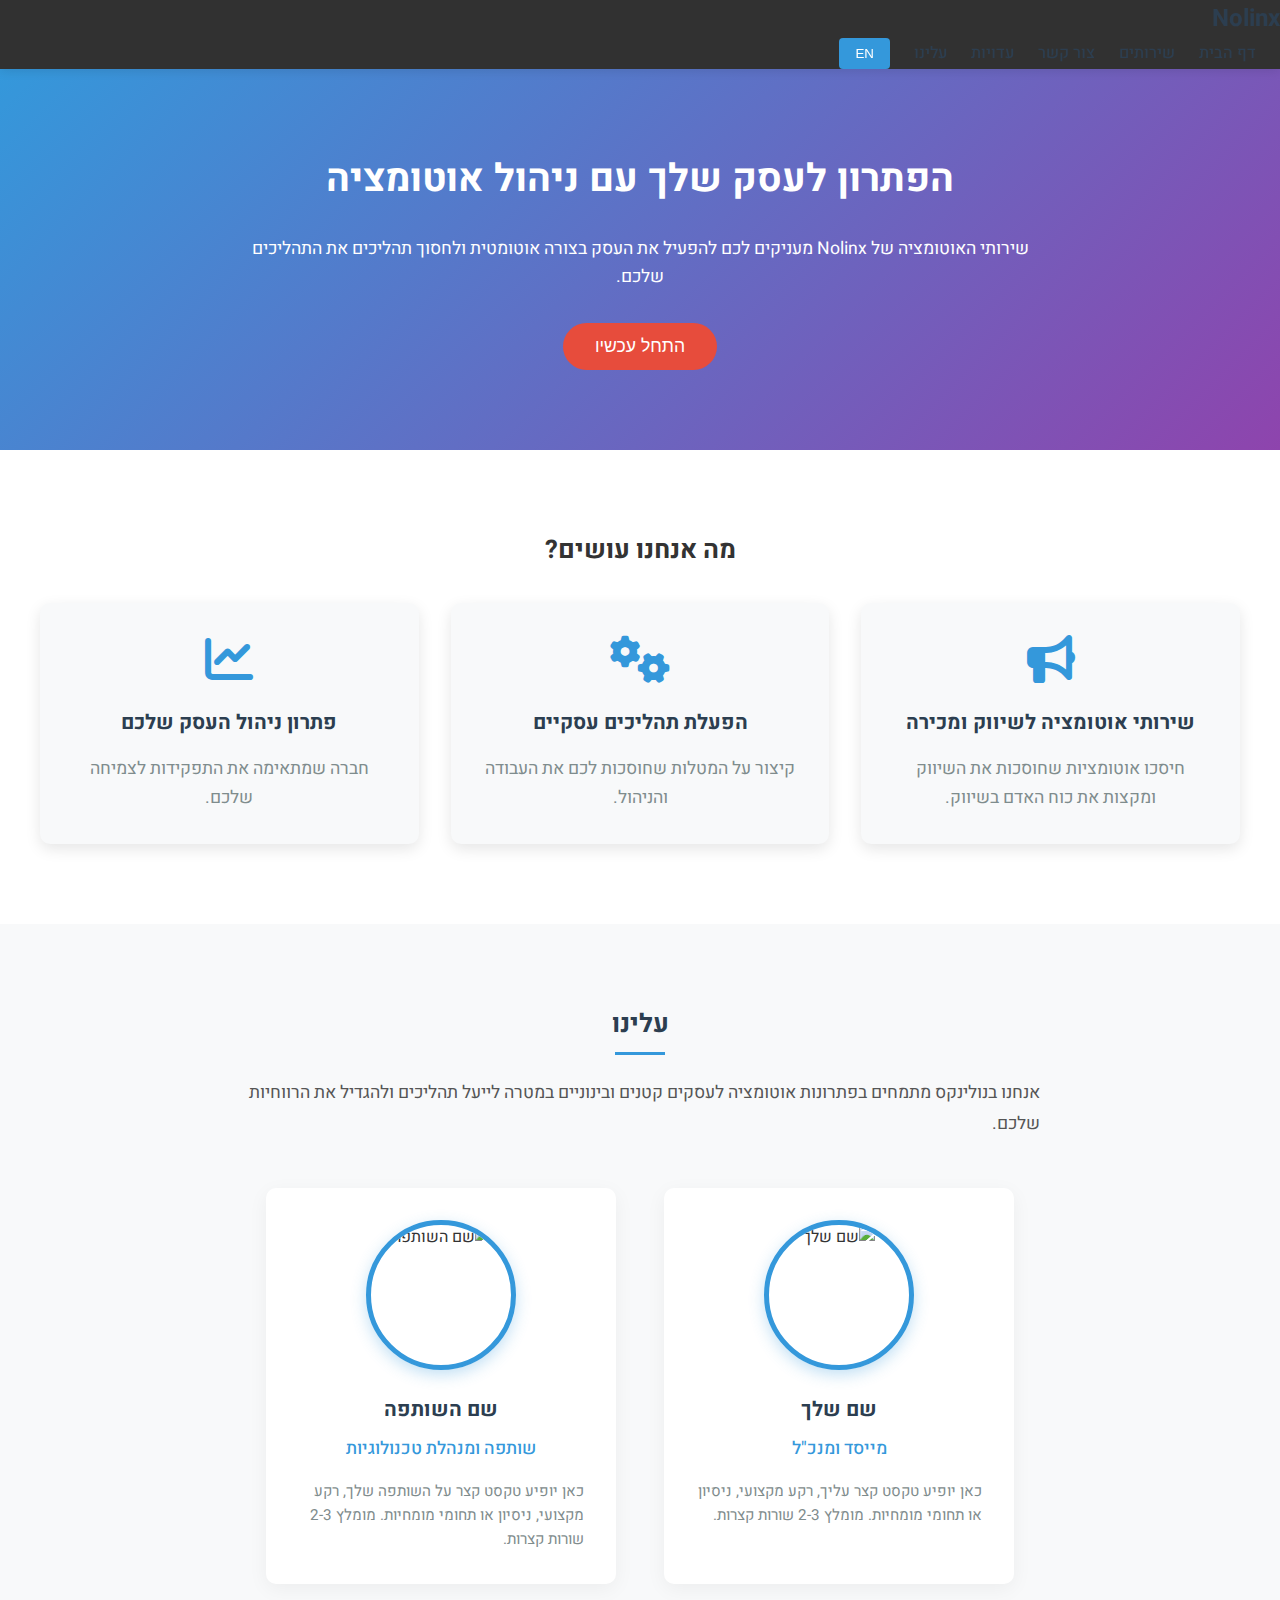
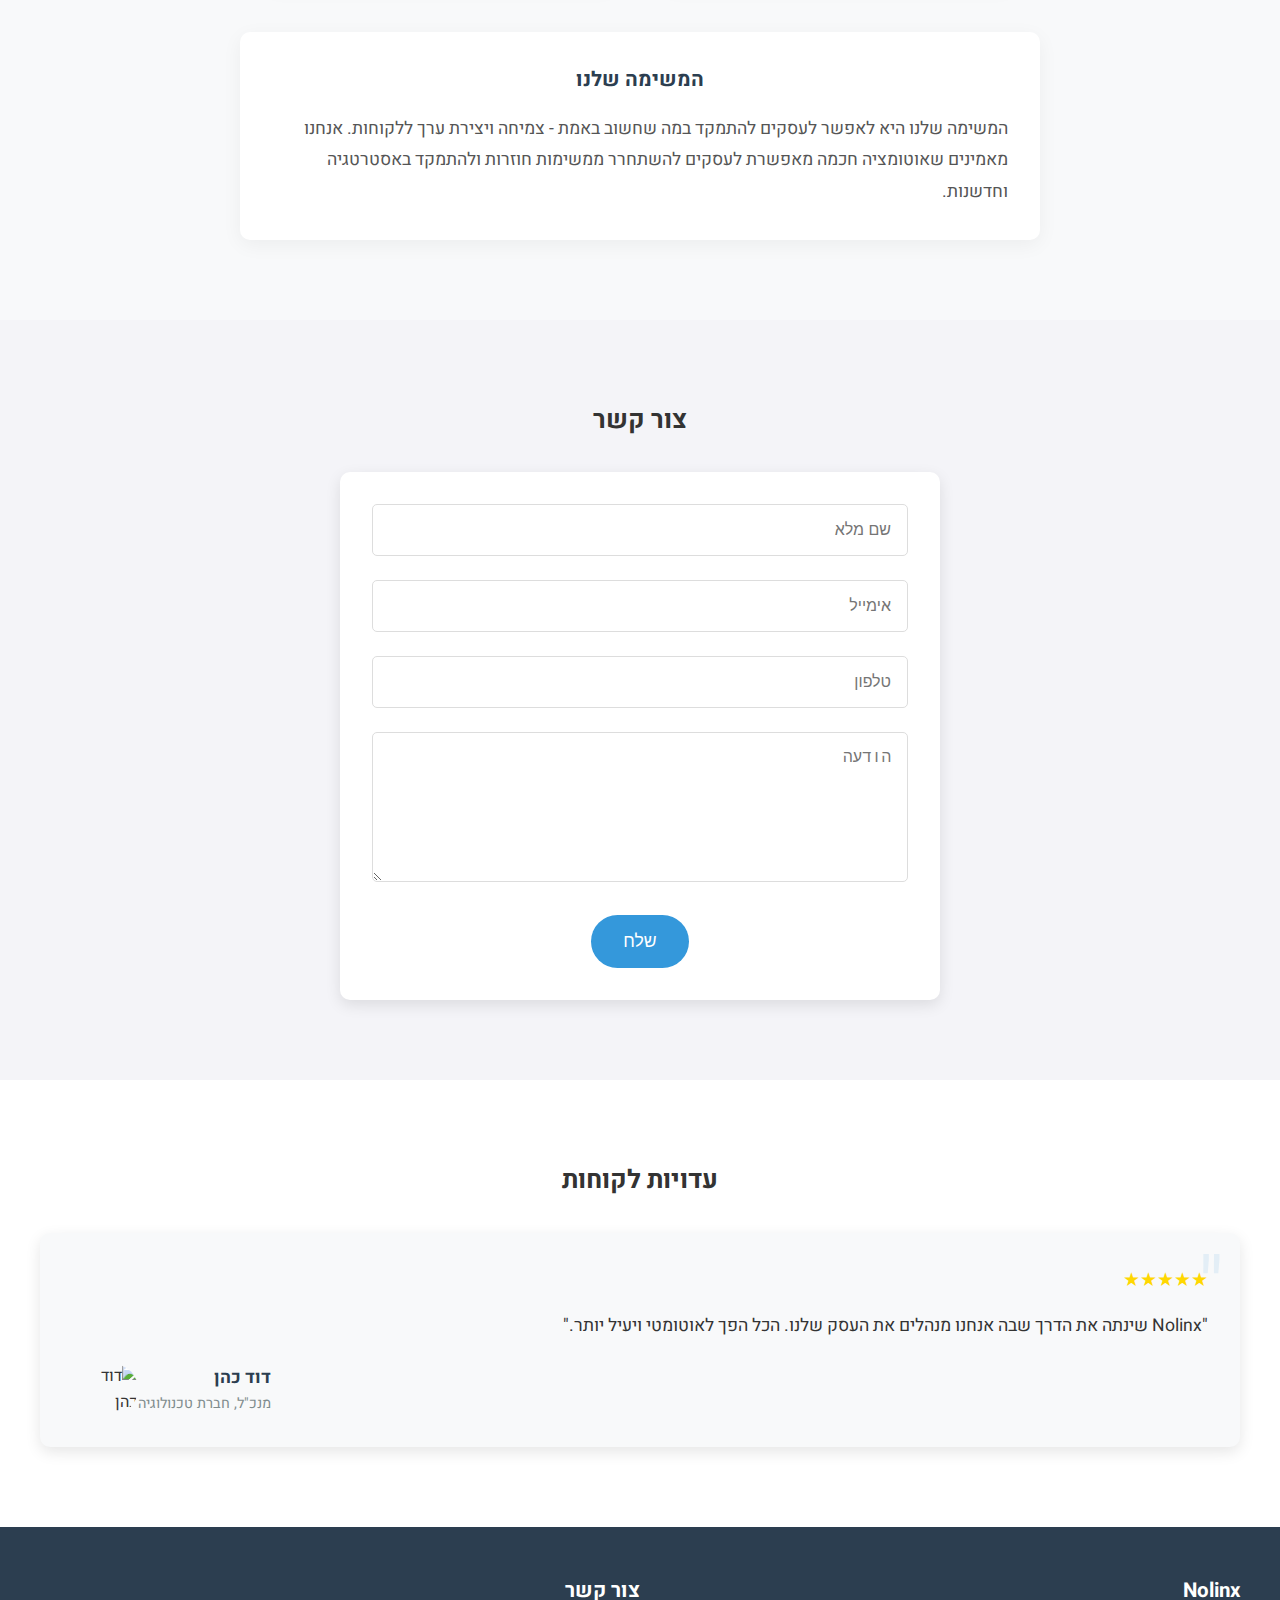
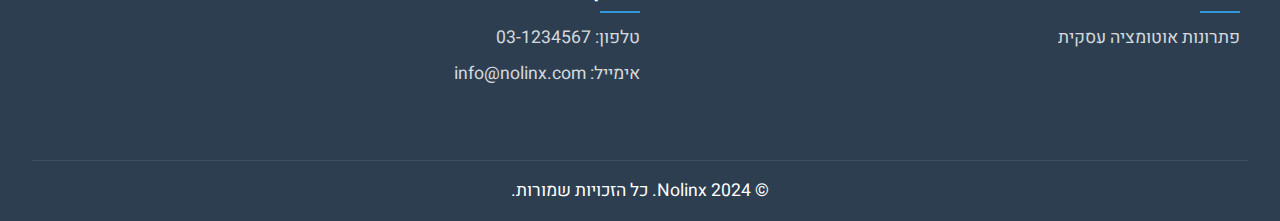
==== index.html @ 60d26faa "Add files via upload" ====
<!DOCTYPE html>
<html lang="he" dir="rtl">
<head>
    <meta charset="UTF-8">
    <meta name="viewport" content="width=device-width, initial-scale=1.0, maximum-scale=5.0">
    <meta name="description" content="Nolinx - פתרונות אוטומציה עסקית המסייעים לעסקים לחסוך זמן ולייעל תהליכים">
    <meta name="theme-color" content="#3498db">
    <meta name="apple-mobile-web-app-capable" content="yes">
    <meta name="apple-mobile-web-app-status-bar-style" content="black-translucent">
    
    <!-- Preconnect and preload לשיפור ביצועים -->
    <link rel="preconnect" href="https://fonts.googleapis.com">
    <link rel="preconnect" href="https://fonts.gstatic.com" crossorigin>
    <link rel="preconnect" href="https://cdnjs.cloudflare.com">
    
    <!-- Preload של משאבים קריטיים -->
    <link rel="preload" href="styles.css" as="style">
    <link rel="preload" href="script.js" as="script">
    
    <title>Nolinx - פתרונות אוטומציה </title>
    <link rel="stylesheet" href="styles.css">
    <link href="https://fonts.googleapis.com/css2?family=Heebo:wght@400;600;700&family=Roboto:wght@400;500;700&display=swap" rel="stylesheet">
    <link rel="stylesheet" href="https://cdnjs.cloudflare.com/ajax/libs/font-awesome/6.0.0/css/all.min.css">
    
    <!-- Favicon לכל סוגי המכשירים -->
    <link rel="icon" href="favicon.ico" sizes="any">
    <link rel="icon" href="favicon.svg" type="image/svg+xml">
    <link rel="apple-touch-icon" href="apple-touch-icon.png">
</head>
<body>
    <header>
        <nav>
            <div class="logo">Nolinx</div>
            <div class="hamburger-menu">
                <div class="bar"></div>
                <div class="bar"></div>
                <div class="bar"></div>
            </div>
            <div class="nav-links">
                <a href="#home">דף הבית</a>
                <a href="#services">שירותים</a>
                <a href="#contact">צור קשר</a>
                <a href="#testimonials">עדויות</a>
                <a href="#about">עלינו</a>
                <button id="languageToggle" class="lang-toggle">EN</button>
            </div>
        </nav>
    </header>

    <main>
        <section id="home" class="hero">
            <h1>הפתרון לעסק שלך עם ניהול אוטומציה</h1>
            <p>שירותי האוטומציה של Nolinx מעניקים לכם להפעיל את העסק בצורה אוטומטית ולחסוך תהליכים את התהליכים שלכם.</p>
            <button class="cta-button" id="startNowBtn">התחל עכשיו</button>
        </section>

        <section id="services" class="services">
            <h2>מה אנחנו עושים?</h2>
            <div class="services-grid">
                <div class="service-card">
                    <i class="fas fa-bullhorn"></i>
                    <h3>שירותי אוטומציה לשיווק ומכירה</h3>
                    <p>חיסכו אוטומציות שחוסכות את השיווק ומקצות את כוח האדם בשיווק.</p>
                </div>
                <div class="service-card">
                    <i class="fas fa-cogs"></i>
                    <h3>הפעלת תהליכים עסקיים</h3>
                    <p>קיצור על המטלות שחוסכות לכם את העבודה והניהול.</p>
                </div>
                <div class="service-card">
                    <i class="fas fa-chart-line"></i>
                    <h3>פתרון ניהול העסק שלכם</h3>
                    <p>חברה שמתאימה את התפקידות לצמיחה שלכם.</p>
                </div>
            </div>
        </section>

        <!-- About Section with Team Profiles -->
        <section id="about" class="about">
            <div class="container">
                <h2>עלינו</h2>
                <div class="about-content">
                    <p class="about-intro">אנחנו בנולינקס מתמחים בפתרונות אוטומציה לעסקים קטנים ובינוניים במטרה לייעל תהליכים ולהגדיל את הרווחיות שלכם.</p>
                    
                    <div class="team-container">
                        <div class="team-member">
                            <div class="profile-image">
                                <img src="images/profile1-small.jpg" 
                                     srcset="images/profile1-small.jpg 300w,
                                             images/profile1.jpg 600w"
                                     sizes="(max-width: 768px) 120px, 150px"
                                     alt="שם שלך">
                            </div>
                            <h3>שם שלך</h3>
                            <p class="position">מייסד ומנכ"ל</p>
                            <p class="bio">כאן יופיע טקסט קצר עליך, רקע מקצועי, ניסיון או תחומי מומחיות. מומלץ 2-3 שורות קצרות.</p>
                        </div>
                        
                        <div class="team-member">
                            <div class="profile-image">
                                <img src="images/profile2-small.jpg" 
                                     srcset="images/profile2-small.jpg 300w,
                                             images/profile2.jpg 600w"
                                     sizes="(max-width: 768px) 120px, 150px"
                                     alt="שם השותפה">
                            </div>
                            <h3>שם השותפה</h3>
                            <p class="position">שותפה ומנהלת טכנולוגיות</p>
                            <p class="bio">כאן יופיע טקסט קצר על השותפה שלך, רקע מקצועי, ניסיון או תחומי מומחיות. מומלץ 2-3 שורות קצרות.</p>
                        </div>
                    </div>
                    
                    <div class="about-mission">
                        <h3>המשימה שלנו</h3>
                        <p>המשימה שלנו היא לאפשר לעסקים להתמקד במה שחשוב באמת - צמיחה ויצירת ערך ללקוחות. אנחנו מאמינים שאוטומציה חכמה מאפשרת לעסקים להשתחרר ממשימות חוזרות ולהתמקד באסטרטגיה וחדשנות.</p>
                    </div>
                </div>
            </div>
        </section>

        <section id="contact" class="contact">
            <h2>צור קשר</h2>
            <form id="contactForm" class="contact-form">
           <!---- <form name="contact" method="POST" data-netlify="true" class="contact-form"> -->
                <input type="hidden" name="form-name" value="contact" />
                <div class="form-group">
                    <input type="text" id="name" name="name" required placeholder="שם מלא">
                </div>
                <div class="form-group">
                    <input type="email" id="email" name="email" required placeholder="אימייל">
                </div>
                <div class="form-group">
                    <input type="tel" id="phone" name="phone"  placeholder="טלפון"  dir="rtl" style="text-align: right;" pattern="[0-9]*" inputmode="numeric" required >
                </div>
                <div class="form-group">
                    <textarea id="message" name="message" required placeholder="הודעה"></textarea>
                </div>

                <button type="submit" class="submit-button">שלח</button>
            </form>
        </section>

        <section id="testimonials" class="testimonials">
            <h2>עדויות לקוחות</h2>
            <div class="testimonials-grid">
                <div class="testimonial-card">
                    <div class="stars">★★★★★</div>
                    <p>"Nolinx שינתה את הדרך שבה אנחנו מנהלים את העסק שלנו. הכל הפך לאוטומטי ויעיל יותר."</p>
                    <div class="client-info">
                        <img src="images/client1-small.jpg" 
                             srcset="images/client1-small.jpg 100w,
                                     images/client1.jpg 200w"
                             sizes="(max-width: 768px) 40px, 50px"
                             loading="lazy"
                             alt="דוד כהן">
                        <div>
                            <h4>דוד כהן</h4>
                            <p>מנכ"ל, חברת טכנולוגיה</p>
                        </div>
                    </div>
                </div>
            </div>
        </section>
    </main>

    <button id="backToTop" class="back-to-top">
        <i class="fas fa-arrow-up"></i>
    </button>

    <footer>
        <div class="footer-content">
            <div class="footer-section">
                <h3>Nolinx</h3>
                <p>פתרונות אוטומציה עסקית</p>
            </div>
            <div class="footer-section">
                <h3>צור קשר</h3>
                <p>טלפון: 03-1234567</p>
                <p>אימייל: info@nolinx.com</p>
            </div>
        </div>
        <div class="footer-bottom">
            <p>&copy; 2024 Nolinx. כל הזכויות שמורות.</p>
        </div>
    </footer>

    <div id="languageModal" class="modal">
        <div class="modal-content">
            <h2>בחר שפה</h2>
            <button class="lang-option" data-lang="he">עברית</button>
            <button class="lang-option" data-lang="en">English</button>
        </div>
    </div>

    <!-- חלון אישור שליחת הטופס -->
    <div id="thankYouModal">
        <div class="modal-particles" id="modalParticles"></div>
        <div class="thank-you-card">
            <div class="thank-you-icon">
                <i class="fas fa-check-circle"></i>
            </div>
            <h2 class="thank-you-title">תודה שפנית אלינו!</h2>
            <p class="thank-you-message">הפרטים שלך התקבלו בהצלחה. נציג מטעמנו יחזור אליך בהקדם האפשרי.</p>
            
            <div class="user-details">
                <p><strong>שם:</strong> <span id="modalUserName"></span></p>
                <p><strong>אימייל:</strong> <span id="modalUserEmail"></span></p>
                <p><strong>טלפון:</strong> <span id="modalUserPhone"></span></p>
            </div>
            
            <button class="close-modal-btn">סגור</button>
        </div>
    </div>
    <script src="script.js"></script>
    <script src="chatbot.js"></script>
</body>
</html>
---- styles.css ----
/* Base Styles and Reset */
* {
    margin: 0;
    padding: 0;
    box-sizing: border-box;
}

/* Improved font consistency */
body {
    font-family: 'Heebo', 'Roboto', Arial, sans-serif; /* Added Heebo for better Hebrew support */
    line-height: 1.6;
    color: #333;
    background-color: #f4f4f4;
    overflow-x: hidden;
}

/* Variable font sizes to improve readability in both languages */
:root {
    --heading-font-size: clamp(1.5rem, 3vw, 2.5rem);
    --subheading-font-size: clamp(1.2rem, 2vw, 1.8rem);
    --body-font-size: clamp(0.9rem, 1.5vw, 1.1rem);
}

h1, h2, h3 {
    font-weight: 700;
}

h1 {
    font-size: var(--heading-font-size);
}

h2 {
    font-size: var(--subheading-font-size);
    margin-bottom: 2rem;
}

h3 {
    font-size: calc(var(--subheading-font-size) * 0.8);
}

p {
    font-size: var(--body-font-size);
}

/* Direction-aware layout improvements */
/* These classes will be applied dynamically based on language */
.rtl {
    direction: rtl;
    text-align: right;
}

.ltr {
    direction: ltr;
    text-align: left;
}

/* Header */
header {
    background-color: #fff;
    box-shadow: 0 2px 10px rgba(0, 0, 0, 0.1);
    position: sticky;
    top: 0;
    left: 0;
    width: 100%;
    height: 100%;
    background-color: rgba(0, 0, 0, 0.8);
    z-index: 1000;
    justify-content: center;
    align-items: center;
}

.thank-you-card {
    background-color: white;
    width: 90%;
    max-width: 500px;
    padding: 2rem;
    border-radius: 15px;
    box-shadow: 0 10px 30px rgba(0, 0, 0, 0.2);
    position: relative;
    z-index: 10;
    overflow: hidden;
}

.thank-you-icon {
    text-align: center;
    margin-bottom: 1.5rem;
}

.thank-you-icon i {
    font-size: 5rem;
    color: #2ecc71;
}

.thank-you-title {
    font-size: 1.8rem;
    text-align: center;
    margin-bottom: 1rem;
    color: #2c3e50;
}

.thank-you-message {
    text-align: center;
    margin-bottom: 2rem;
    color: #7f8c8d;
}

.user-details {
    background-color: #f8f9fa;
    padding: 1.5rem;
    border-radius: 10px;
    margin-bottom: 1.5rem;
}

[dir="rtl"] .user-details {
    text-align: right;
}

.user-details p {
    margin-bottom: 0.5rem;
}

.close-modal-btn {
    background-color: #3498db;
    color: white;
    border: none;
    padding: 0.8rem 2rem;
    border-radius: 50px;
    font-size: 1.1rem;
    cursor: pointer;
    transition: background-color 0.3s;
    width: 100%;
}

.close-modal-btn:hover {
    background-color: #2980b9;
}

.modal-particles {
    position: absolute;
    top: 0;
    left: 0;
    width: 100%;
    height: 100%;
    z-index: 5;
}

/* Animation Classes */
@keyframes fadeIn {
    from { opacity: 0; transform: translateY(20px); }
    to { opacity: 1; transform: translateY(0); }
}

@keyframes rubberBand {
    from { transform: scale3d(1, 1, 1); }
    30% { transform: scale3d(1.25, 0.75, 1); }
    40% { transform: scale3d(0.75, 1.25, 1); }
    50% { transform: scale3d(1.15, 0.85, 1); }
    65% { transform: scale3d(0.95, 1.05, 1); }
    75% { transform: scale3d(1.05, 0.95, 1); }
    to { transform: scale3d(1, 1, 1); }
}

@keyframes jump {
    0% { transform: translateY(0); }
    50% { transform: translateY(-20px); }
    100% { transform: translateY(0); }
}

@keyframes floating {
    0% { transform: translateY(0) rotate(0); }
    50% { transform: translateY(-10px) rotate(5deg); }
    100% { transform: translateY(0) rotate(0); }
}

@keyframes wobble {
    0% { transform: translateX(0); }
    15% { transform: translateX(-15px) rotate(-5deg); }
    30% { transform: translateX(10px) rotate(3deg); }
    45% { transform: translateX(-10px) rotate(-3deg); }
    60% { transform: translateX(5px) rotate(2deg); }
    75% { transform: translateX(-5px) rotate(-1deg); }
    100% { transform: translateX(0); }
}

@keyframes spin {
    from { transform: rotate(0deg); }
    to { transform: rotate(360deg); }
}

@keyframes bounceIn {
    from, 20%, 40%, 60%, 80%, to { animation-timing-function: cubic-bezier(0.215, 0.61, 0.355, 1); }
    0% { opacity: 0; transform: scale3d(0.3, 0.3, 0.3); }
    20% { transform: scale3d(1.1, 1.1, 1.1); }
    40% { transform: scale3d(0.9, 0.9, 0.9); }
    60% { opacity: 1; transform: scale3d(1.03, 1.03, 1.03); }
    80% { transform: scale3d(0.97, 0.97, 0.97); }
    to { opacity: 1; transform: scale3d(1, 1, 1); }
}

@keyframes particleMove {
    0% {
        transform: translate(0, 0);
        opacity: var(--initial-opacity);
    }
    25% {
        opacity: var(--mid-opacity);
    }
    50% {
        transform: translate(var(--move-x), var(--move-y));
        opacity: var(--mid-opacity);
    }
    75% {
        opacity: var(--mid-opacity);
    }
    100% {
        transform: translate(0, 0);
        opacity: var(--initial-opacity);
    }
}

/* Ripple effect for buttons */
.ripple {
    position: absolute;
    border-radius: 50%;
    background-color: rgba(255, 255, 255, 0.7);
    transform: scale(0);
    animation: ripple 0.6s linear;
    pointer-events: none;
}

@keyframes ripple {
    to {
        transform: scale(4);
        opacity: 0;
    }
}

/* Animation for entrance */
.animate-in-right {
    animation: slideInRight 0.8s cubic-bezier(0.22, 0.61, 0.36, 1) forwards;
}

.animate-in-left {
    animation: slideInLeft 0.8s cubic-bezier(0.22, 0.61, 0.36, 1) forwards;
}

.animate-in-bottom {
    animation: slideInBottom 0.8s cubic-bezier(0.22, 0.61, 0.36, 1) forwards;
}

@keyframes slideInRight {
    from {
        opacity: 0;
        transform: translateX(50px);
    }
    to {
        opacity: 1;
        transform: translateX(0);
    }
}

@keyframes slideInLeft {
    from {
        opacity: 0;
        transform: translateX(-50px);
    }
    to {
        opacity: 1;
        transform: translateX(0);
    }
}

@keyframes slideInBottom {
    from {
        opacity: 0;
        transform: translateY(50px);
    }
    to {
        opacity: 1;
        transform: translateY(0);
    }
}

/* Service card active state for initial animation */
.service-card.active {
    animation: jump 0.5s;
}

/* Animation for profile images on hover */
@keyframes pulse {
    0% {
        box-shadow: 0 0 0 0 rgba(52, 152, 219, 0.7);
    }
    70% {
        box-shadow: 0 0 0 10px rgba(52, 152, 219, 0);
    }
    100% {
        box-shadow: 0 0 0 0 rgba(52, 152, 219, 0);
    }
}

.profile-image:hover {
    animation: pulse 1.5s infinite;
}

/* סגנון בסיסי לתפריט ההמבורגר */
.hamburger-menu {
    display: none;
    flex-direction: column;
    justify-content: space-between;
    width: 30px;
    height: 21px;
    cursor: pointer;
    z-index: 100;
    position: absolute;
    top: 1.5rem;
    right: 1.5rem;
}

/* עבור אתרים בעברית, המיקום יהיה בצד שמאל */
[dir="rtl"] .hamburger-menu {
    right: auto;
    left: 1.5rem;
}

.hamburger-menu .bar {
    width: 100%;
    height: 3px;
    background-color: #2c3e50;
    border-radius: 10px;
    transition: all 0.3s ease-in-out;
}

/* כאשר התפריט פתוח, הפסים יוצרים X */
.hamburger-menu.active .bar:nth-child(1) {
    transform: translateY(9px) rotate(45deg);
}

.hamburger-menu.active .bar:nth-child(2) {
    opacity: 0;
}

.hamburger-menu.active .bar:nth-child(3) {
    transform: translateY(-9px) rotate(-45deg);
}

/* בסלולר, התפריט יהיה מוסתר בתחילה */
@media (max-width: 768px) {
    .hamburger-menu {
        display: flex;
    }
    
    .nav-links {
        position: fixed;
        top: 0;
        right: -100%;
        width: 80%;
        height: 100%;
        background-color: white;
        flex-direction: column;
        align-items: center;
        justify-content: center;
        gap: 1.5rem;
        transition: all 0.5s ease-in-out;
        box-shadow: -5px 0 15px rgba(0, 0, 0, 0.1);
        z-index: 99;
        padding: 2rem;
    }
    
    [dir="rtl"] .nav-links {
        right: auto;
        left: -100%;
        box-shadow: 5px 0 15px rgba(0, 0, 0, 0.1);
    }
    
    .nav-links.active {
        right: 0;
    }
    
    [dir="rtl"] .nav-links.active {
        right: auto;
        left: 0;
    }
    
    .nav-links a {
        margin: 0;
        width: 100%;
        text-align: center;
        padding: 1rem;
        border-bottom: 1px solid rgba(52, 152, 219, 0.1);
    }
    
    /* רקע כהה מאחורי התפריט הפתוח */
    .menu-overlay {
        display: none;
        position: fixed;
        top: 0;
        left: 0;
        width: 100%;
        height: 100%;
        background-color: rgba(0, 0, 0, 0.5);
        z-index: 98;
        transition: all 0.3s ease-in-out;
    }
    
    .menu-overlay.active {
        display: block;
    }
}

/* --- רספונסיביות מורחבת למובייל --- */

/* מסכים בינוניים - טאבלטים */
@media (max-width: 992px) {
    .services-grid,
    .testimonials-grid {
        grid-template-columns: repeat(2, 1fr);
    }
    
    .footer-content {
        gap: 2rem;
    }
    
    .hero h1 {
        font-size: calc(var(--heading-font-size) * 0.9);
    }
    
    .hero p {
        font-size: calc(var(--body-font-size) * 0.95);
        max-width: 90%;
    }
}

/* מסכים קטנים - טלפונים */
@media (max-width: 768px) {
    /* ניווט ותפריט */
    header {
        padding: 0.5rem 0;
    }
    
    nav {
        flex-direction: column;
        padding: 0.8rem;
    }
    
    .logo {
        margin-bottom: 1rem;
        font-size: 1.8rem;
    }
    
    .nav-links {
        flex-direction: column;
        width: 100%;
        align-items: center;
        gap: 0.8rem;
    }
    
    .nav-links a {
        margin: 0.2rem 0;
        padding: 0.5rem;
        width: 100%;
        text-align: center;
        border-bottom: 1px solid rgba(52, 152, 219, 0.1);
    }
    
    .nav-links a:last-child {
        border-bottom: none;
    }
    
    /* גיבור (הירו) */
    .hero {
        padding: 3rem 1rem;
    }
    
    .hero h1 {
        font-size: calc(var(--heading-font-size) * 0.8);
    }
    
    .hero p {
        font-size: var(--body-font-size);
        margin-bottom: 1.5rem;
    }
    
    .cta-button {
        padding: 0.7rem 1.5rem;
        font-size: 1rem;
    }
    
    /* שירותים */
    .services {
        padding: 3rem 1rem;
    }
    
    .services-grid {
        grid-template-columns: 1fr;
        gap: 1.5rem;
    }
    
    .service-card {
        padding: 1.5rem;
    }
    
    .service-card i {
        font-size: 2.5rem;
        margin-bottom: 1rem;
    }
    
    /* עדויות */
    .testimonials {
        padding: 3rem 1rem;
    }
    
    .testimonials-grid {
        grid-template-columns: 1fr;
    }
    
    .testimonial-card {
        padding: 1.5rem;
    }
    
    /* צור קשר */
    .contact {
        padding: 3rem 1rem;
    }
    
    .contact-form {
        padding: 1.5rem;
    }
    
    .form-group {
        margin-bottom: 1rem;
    }
    
    .form-group input,
    .form-group textarea {
        padding: 0.8rem;
    }
    
    .submit-button {
        padding: 0.8rem 1.5rem;
        font-size: 1rem;
    }
    
    /* אודות */
    .about {
        padding: 3rem 1rem;
    }
    
    .team-container {
        flex-direction: column;
        align-items: center;
        gap: 2rem;
    }
    
    .team-member {
        width: 100%;
        padding: 1.5rem;
    }
    
    .profile-image {
        width: 120px;
        height: 120px;
    }
    
    .about-mission {
        padding: 1.5rem;
    }
    
    /* פוטר */
    footer {
        padding: 2rem 1rem 1rem;
    }
    
    .footer-content {
        flex-direction: column;
        text-align: center;
    }
    
    [dir="rtl"] .footer-section h3::after {
        right: 50%;
        transform: translateX(50%);
    }
    
    [dir="ltr"] .footer-section h3::after {
        left: 50%;
        transform: translateX(-50%);
    }
    
    /* מודאל תודה */
    .thank-you-card {
        padding: 1.5rem;
    }
    
    .thank-you-icon i {
        font-size: 4rem;
    }
    
    .thank-you-title {
        font-size: 1.5rem;
    }
    
    .user-details {
        padding: 1rem;
    }
}

/* מסכים קטנים מאוד */
@media (max-width: 480px) {
    .hero h1 {
        font-size: calc(var(--heading-font-size) * 0.7);
    }
    
    .cta-button {
        padding: 0.6rem 1.2rem;
        font-size: 0.9rem;
        width: 80%;
    }
    
    h2 {
        font-size: calc(var(--subheading-font-size) * 0.9);
    }
    
    .service-card {
        padding: 1.2rem;
    }
    
    .service-card i {
        font-size: 2.2rem;
    }
    
    .back-to-top {
        width: 40px;
        height: 40px;
        bottom: 1rem;
        right: 1rem;
    }
    
    [dir="rtl"] .back-to-top {
        right: auto;
        left: 1rem;
    }
    
    .profile-image {
        width: 100px;
        height: 100px;
    }
}

/* Import Google Fonts for better multilingual support */
@import url('https://fonts.googleapis.com/css2?family=Heebo:wght@300;400;500;700&family=Roboto:wght@300;400;500;700&display=swap');
    z-index: 100;
}

nav {
    display: flex;
    justify-content: space-between;
    align-items: center;
    padding: 1rem 5%;
    max-width: 1200px;
    margin: 0 auto;
}

.logo {
    font-size: 1.5rem;
    font-weight: bold;
    color: #2c3e50;
}

.nav-links {
    display: flex;
    align-items: center;
}

.nav-links a {
    color: #2c3e50;
    text-decoration: none;
    margin-left: 1.5rem;
    transition: color 0.3s;
    font-weight: 500;
}

[dir="rtl"] .nav-links a {
    margin-left: 0;
    margin-right: 1.5rem;
}

.nav-links a:hover {
    color: #3498db;
}

.lang-toggle {
    background-color: #3498db;
    color: white;
    border: none;
    padding: 0.5rem 1rem;
    border-radius: 4px;
    cursor: pointer;
    margin-left: 1.5rem;
    transition: background-color 0.3s;
}

[dir="rtl"] .lang-toggle {
    margin-left: 0;
    margin-right: 1.5rem;
}

.lang-toggle:hover {
    background-color: #2980b9;
}

/* Hero Section */
.hero {
    background: linear-gradient(135deg, #3498db, #8e44ad);
    color: white;
    text-align: center;
    padding: 5rem 2rem;
    position: relative;
    overflow: hidden;
}

.hero h1 {
    margin-bottom: 1.5rem;
    animation: fadeIn 1s ease-in-out;
}

.hero p {
    margin-bottom: 2rem;
    max-width: 800px;
    margin-left: auto;
    margin-right: auto;
    animation: fadeIn 1.5s ease-in-out;
}

.cta-button {
    background-color: #e74c3c;
    color: white;
    border: none;
    padding: 0.8rem 2rem;
    border-radius: 50px;
    font-size: 1.1rem;
    cursor: pointer;
    transition: transform 0.3s, background-color 0.3s;
    position: relative;
    overflow: hidden;
    animation: fadeIn 2s ease-in-out;
}

.cta-button:hover {
    background-color: #c0392b;
    transform: translateY(-3px);
}

/* Services Section */
.services {
    padding: 5rem 2rem;
    background-color: #fff;
    text-align: center;
}

.services-grid {
    display: grid;
    grid-template-columns: repeat(auto-fit, minmax(300px, 1fr));
    gap: 2rem;
    max-width: 1200px;
    margin: 0 auto;
}

.service-card {
    background-color: #f8f9fa;
    border-radius: 10px;
    padding: 2rem;
    box-shadow: 0 5px 15px rgba(0, 0, 0, 0.1);
    transition: transform 0.3s, box-shadow 0.3s;
    position: relative;
    overflow: hidden;
    cursor: pointer;
}

.service-card:hover {
    transform: translateY(-10px);
    box-shadow: 0 15px 30px rgba(0, 0, 0, 0.15);
}

.service-card i {
    font-size: 3rem;
    color: #3498db;
    margin-bottom: 1.5rem;
    transition: transform 0.3s, color 0.3s;
}

.service-card h3 {
    margin-bottom: 1rem;
    color: #2c3e50;
}

.service-card p {
    color: #7f8c8d;
}

/* About Section Styles */
.about {
    padding: 5rem 2rem;
    background-color: #f8f9fa;
    text-align: center;
}

.about .container {
    max-width: 1200px;
    margin: 0 auto;
}

.about h2 {
    margin-bottom: 2rem;
    position: relative;
    display: inline-block;
    color: #2c3e50;
}

.about h2:after {
    content: '';
    position: absolute;
    bottom: -10px;
    left: 50%;
    transform: translateX(-50%);
    width: 50px;
    height: 3px;
    background-color: #3498db;
}

.about-intro {
    max-width: 800px;
    margin: 0 auto 3rem auto;
    font-size: 1.1rem;
    line-height: 1.8;
    color: #555;
}

.team-container {
    display: flex;
    flex-wrap: wrap;
    justify-content: center;
    gap: 3rem;
    margin-bottom: 3rem;
}

.team-member {
    flex: 1;
    min-width: 250px;
    max-width: 350px;
    background-color: white;
    border-radius: 10px;
    box-shadow: 0 5px 20px rgba(0, 0, 0, 0.05);
    padding: 2rem;
    transition: transform 0.3s, box-shadow 0.3s;
}

.team-member:hover {
    transform: translateY(-10px);
    box-shadow: 0 15px 30px rgba(0, 0, 0, 0.1);
}

.profile-image {
    width: 150px;
    height: 150px;
    margin: 0 auto 1.5rem;
    border-radius: 50%;
    overflow: hidden;
    border: 5px solid #3498db;
    box-shadow: 0 5px 15px rgba(52, 152, 219, 0.3);
}

.profile-image img {
    width: 100%;
    height: 100%;
    object-fit: cover;
    transition: transform 0.5s;
}

.team-member:hover .profile-image img {
    transform: scale(1.1);
}

.team-member h3 {
    margin-bottom: 0.5rem;
    color: #2c3e50;
}

.team-member .position {
    color: #3498db;
    font-weight: 500;
    margin-bottom: 1rem;
}

.team-member .bio {
    color: #7f8c8d;
    font-size: 0.95rem;
    line-height: 1.6;
}

.about-mission {
    max-width: 800px;
    margin: 0 auto;
    padding: 2rem;
    background-color: white;
    border-radius: 10px;
    box-shadow: 0 5px 20px rgba(0, 0, 0, 0.05);
}

.about-mission h3 {
    color: #2c3e50;
    margin-bottom: 1rem;
}

.about-mission p {
    color: #555;
    line-height: 1.8;
}

/* RTL Specific Styles for About Section */
[dir="rtl"] .team-member .bio,
[dir="rtl"] .about-mission p,
[dir="rtl"] .about-intro {
    text-align: right;
}

/* Contact Section */
.contact {
    padding: 5rem 2rem;
    background-color: #f4f4f8;
    text-align: center;
}

.contact-form {
    max-width: 600px;
    margin: 0 auto;
    background-color: white;
    padding: 2rem;
    border-radius: 10px;
    box-shadow: 0 5px 15px rgba(0, 0, 0, 0.1);
}

.form-group {
    margin-bottom: 1.5rem;
    position: relative;
}

.form-group input,
.form-group textarea {
    width: 100%;
    padding: 1rem;
    border: 1px solid #ddd;
    border-radius: 5px;
    font-size: 1rem;
    transition: border-color 0.3s, box-shadow 0.3s;
}

[dir="rtl"] .form-group input,
[dir="rtl"] .form-group textarea {
    text-align: right;
}

.form-group input:focus,
.form-group textarea:focus {
    outline: none;
    border-color: #3498db;
    box-shadow: 0 0 10px rgba(52, 152, 219, 0.2);
}

.form-group textarea {
    min-height: 150px;
    resize: vertical;
}

.submit-button {
    background-color: #3498db;
    color: white;
    border: none;
    padding: 1rem 2rem;
    border-radius: 50px;
    font-size: 1.1rem;
    cursor: pointer;
    transition: background-color 0.3s, transform 0.3s;
    position: relative;
    overflow: hidden;
}

.submit-button:hover {
    background-color: #2980b9;
    transform: translateY(-3px);
}

/* Testimonials */
.testimonials {
    padding: 5rem 2rem;
    background-color: white;
    text-align: center;
}

.testimonials-grid {
    display: grid;
    grid-template-columns: repeat(auto-fit, minmax(300px, 1fr));
    gap: 2rem;
    max-width: 1200px;
    margin: 0 auto;
}

.testimonial-card {
    background-color: #f8f9fa;
    border-radius: 10px;
    padding: 2rem;
    box-shadow: 0 5px 15px rgba(0, 0, 0, 0.1);
    text-align: left;
    position: relative;
}

[dir="rtl"] .testimonial-card {
    text-align: right;
}

.testimonial-card::before {
    content: '"';
    position: absolute;
    top: 1rem;
    left: 1rem;
    font-size: 5rem;
    color: rgba(52, 152, 219, 0.1);
    line-height: 1;
}

[dir="rtl"] .testimonial-card::before {
    left: auto;
    right: 1rem;
}

.stars {
    color: #FFD700;
    margin-bottom: 1rem;
    font-size: 1.2rem;
}

.client-info {
    display: flex;
    align-items: center;
    margin-top: 1.5rem;
}

[dir="rtl"] .client-info {
    flex-direction: row-reverse;
}

.client-info img {
    width: 50px;
    height: 50px;
    border-radius: 50%;
    margin-right: 1rem;
    object-fit: cover;
}

[dir="rtl"] .client-info img {
    margin-right: 0;
    margin-left: 1rem;
}

.client-info h4 {
    margin: 0;
    font-size: 1.1rem;
    color: #2c3e50;
}

.client-info p {
    margin: 0;
    font-size: 0.9rem;
    color: #7f8c8d;
}

/* Footer */
footer {
    background-color: #2c3e50;
    color: white;
    padding: 3rem 2rem 1rem;
}

.footer-content {
    display: flex;
    flex-wrap: wrap;
    justify-content: space-between;
    max-width: 1200px;
    margin: 0 auto;
    margin-bottom: 2rem;
}

.footer-section {
    flex: 1;
    min-width: 250px;
    margin-bottom: 2rem;
}

.footer-section h3 {
    margin-bottom: 1rem;
    position: relative;
    display: inline-block;
}

.footer-section h3::after {
    content: '';
    position: absolute;
    bottom: -5px;
    left: 0;
    width: 40px;
    height: 2px;
    background-color: #3498db;
}

[dir="rtl"] .footer-section h3::after {
    left: auto;
    right: 0;
}

.footer-section p {
    margin-bottom: 0.5rem;
    opacity: 0.8;
}

.footer-bottom {
    text-align: center;
    padding-top: 1rem;
    border-top: 1px solid rgba(255, 255, 255, 0.1);
}

/* Back to Top Button */
.back-to-top {
    position: fixed;
    bottom: 2rem;
    right: 2rem;
    background-color: #3498db;
    color: white;
    width: 50px;
    height: 50px;
    border-radius: 50%;
    border: none;
    display: flex;
    justify-content: center;
    align-items: center;
    cursor: pointer;
    opacity: 0;
    visibility: hidden;
    transition: opacity 0.3s, visibility 0.3s, background-color 0.3s;
    z-index: 99;
}

[dir="rtl"] .back-to-top {
    right: auto;
    left: 2rem;
}

.back-to-top.visible {
    opacity: 1;
    visibility: visible;
}

.back-to-top:hover {
    background-color: #2980b9;
}

/* Language Modal */
.modal {
    display: none;
    position: fixed;
    top: 0;
    left: 0;
    width: 100%;
    height: 100%;
    background-color: rgba(0, 0, 0, 0.5);
    z-index: 1000;
    justify-content: center;
    align-items: center;
}

.modal-content {
    background-color: white;
    width: 90%;
    max-width: 400px;
    padding: 2rem;
    border-radius: 10px;
    text-align: center;
}

.modal-content h2 {
    margin-bottom: 1.5rem;
}

.lang-option {
    background-color: #3498db;
    color: white;
    border: none;
    padding: 0.8rem 2rem;
    border-radius: 50px;
    margin: 0.5rem;
    font-size: 1.1rem;
    cursor: pointer;
    transition: background-color 0.3s;
}

.lang-option:hover {
    background-color: #2980b9;
}

/* Thank You Modal */
#thankYouModal {
    display: none;
    position: fixed;
    top: 0;
---- styles.css ----
/* Base Styles and Reset */
* {
    margin: 0;
    padding: 0;
    box-sizing: border-box;
}

/* Improved font consistency */
body {
    font-family: 'Heebo', 'Roboto', Arial, sans-serif; /* Added Heebo for better Hebrew support */
    line-height: 1.6;
    color: #333;
    background-color: #f4f4f4;
    overflow-x: hidden;
}

/* Variable font sizes to improve readability in both languages */
:root {
    --heading-font-size: clamp(1.5rem, 3vw, 2.5rem);
    --subheading-font-size: clamp(1.2rem, 2vw, 1.8rem);
    --body-font-size: clamp(0.9rem, 1.5vw, 1.1rem);
}

h1, h2, h3 {
    font-weight: 700;
}

h1 {
    font-size: var(--heading-font-size);
}

h2 {
    font-size: var(--subheading-font-size);
    margin-bottom: 2rem;
}

h3 {
    font-size: calc(var(--subheading-font-size) * 0.8);
}

p {
    font-size: var(--body-font-size);
}

/* Direction-aware layout improvements */
/* These classes will be applied dynamically based on language */
.rtl {
    direction: rtl;
    text-align: right;
}

.ltr {
    direction: ltr;
    text-align: left;
}

/* Header */
header {
    background-color: #fff;
    box-shadow: 0 2px 10px rgba(0, 0, 0, 0.1);
    position: sticky;
    top: 0;
    left: 0;
    width: 100%;
    height: 100%;
    background-color: rgba(0, 0, 0, 0.8);
    z-index: 1000;
    justify-content: center;
    align-items: center;
}

.thank-you-card {
    background-color: white;
    width: 90%;
    max-width: 500px;
    padding: 2rem;
    border-radius: 15px;
    box-shadow: 0 10px 30px rgba(0, 0, 0, 0.2);
    position: relative;
    z-index: 10;
    overflow: hidden;
}

.thank-you-icon {
    text-align: center;
    margin-bottom: 1.5rem;
}

.thank-you-icon i {
    font-size: 5rem;
    color: #2ecc71;
}

.thank-you-title {
    font-size: 1.8rem;
    text-align: center;
    margin-bottom: 1rem;
    color: #2c3e50;
}

.thank-you-message {
    text-align: center;
    margin-bottom: 2rem;
    color: #7f8c8d;
}

.user-details {
    background-color: #f8f9fa;
    padding: 1.5rem;
    border-radius: 10px;
    margin-bottom: 1.5rem;
}

[dir="rtl"] .user-details {
    text-align: right;
}

.user-details p {
    margin-bottom: 0.5rem;
}

.close-modal-btn {
    background-color: #3498db;
    color: white;
    border: none;
    padding: 0.8rem 2rem;
    border-radius: 50px;
    font-size: 1.1rem;
    cursor: pointer;
    transition: background-color 0.3s;
    width: 100%;
}

.close-modal-btn:hover {
    background-color: #2980b9;
}

.modal-particles {
    position: absolute;
    top: 0;
    left: 0;
    width: 100%;
    height: 100%;
    z-index: 5;
}

/* Animation Classes */
@keyframes fadeIn {
    from { opacity: 0; transform: translateY(20px); }
    to { opacity: 1; transform: translateY(0); }
}

@keyframes rubberBand {
    from { transform: scale3d(1, 1, 1); }
    30% { transform: scale3d(1.25, 0.75, 1); }
    40% { transform: scale3d(0.75, 1.25, 1); }
    50% { transform: scale3d(1.15, 0.85, 1); }
    65% { transform: scale3d(0.95, 1.05, 1); }
    75% { transform: scale3d(1.05, 0.95, 1); }
    to { transform: scale3d(1, 1, 1); }
}

@keyframes jump {
    0% { transform: translateY(0); }
    50% { transform: translateY(-20px); }
    100% { transform: translateY(0); }
}

@keyframes floating {
    0% { transform: translateY(0) rotate(0); }
    50% { transform: translateY(-10px) rotate(5deg); }
    100% { transform: translateY(0) rotate(0); }
}

@keyframes wobble {
    0% { transform: translateX(0); }
    15% { transform: translateX(-15px) rotate(-5deg); }
    30% { transform: translateX(10px) rotate(3deg); }
    45% { transform: translateX(-10px) rotate(-3deg); }
    60% { transform: translateX(5px) rotate(2deg); }
    75% { transform: translateX(-5px) rotate(-1deg); }
    100% { transform: translateX(0); }
}

@keyframes spin {
    from { transform: rotate(0deg); }
    to { transform: rotate(360deg); }
}

@keyframes bounceIn {
    from, 20%, 40%, 60%, 80%, to { animation-timing-function: cubic-bezier(0.215, 0.61, 0.355, 1); }
    0% { opacity: 0; transform: scale3d(0.3, 0.3, 0.3); }
    20% { transform: scale3d(1.1, 1.1, 1.1); }
    40% { transform: scale3d(0.9, 0.9, 0.9); }
    60% { opacity: 1; transform: scale3d(1.03, 1.03, 1.03); }
    80% { transform: scale3d(0.97, 0.97, 0.97); }
    to { opacity: 1; transform: scale3d(1, 1, 1); }
}

@keyframes particleMove {
    0% {
        transform: translate(0, 0);
        opacity: var(--initial-opacity);
    }
    25% {
        opacity: var(--mid-opacity);
    }
    50% {
        transform: translate(var(--move-x), var(--move-y));
        opacity: var(--mid-opacity);
    }
    75% {
        opacity: var(--mid-opacity);
    }
    100% {
        transform: translate(0, 0);
        opacity: var(--initial-opacity);
    }
}

/* Ripple effect for buttons */
.ripple {
    position: absolute;
    border-radius: 50%;
    background-color: rgba(255, 255, 255, 0.7);
    transform: scale(0);
    animation: ripple 0.6s linear;
    pointer-events: none;
}

@keyframes ripple {
    to {
        transform: scale(4);
        opacity: 0;
    }
}

/* Animation for entrance */
.animate-in-right {
    animation: slideInRight 0.8s cubic-bezier(0.22, 0.61, 0.36, 1) forwards;
}

.animate-in-left {
    animation: slideInLeft 0.8s cubic-bezier(0.22, 0.61, 0.36, 1) forwards;
}

.animate-in-bottom {
    animation: slideInBottom 0.8s cubic-bezier(0.22, 0.61, 0.36, 1) forwards;
}

@keyframes slideInRight {
    from {
        opacity: 0;
        transform: translateX(50px);
    }
    to {
        opacity: 1;
        transform: translateX(0);
    }
}

@keyframes slideInLeft {
    from {
        opacity: 0;
        transform: translateX(-50px);
    }
    to {
        opacity: 1;
        transform: translateX(0);
    }
}

@keyframes slideInBottom {
    from {
        opacity: 0;
        transform: translateY(50px);
    }
    to {
        opacity: 1;
        transform: translateY(0);
    }
}

/* Service card active state for initial animation */
.service-card.active {
    animation: jump 0.5s;
}

/* Animation for profile images on hover */
@keyframes pulse {
    0% {
        box-shadow: 0 0 0 0 rgba(52, 152, 219, 0.7);
    }
    70% {
        box-shadow: 0 0 0 10px rgba(52, 152, 219, 0);
    }
    100% {
        box-shadow: 0 0 0 0 rgba(52, 152, 219, 0);
    }
}

.profile-image:hover {
    animation: pulse 1.5s infinite;
}

/* סגנון בסיסי לתפריט ההמבורגר */
.hamburger-menu {
    display: none;
    flex-direction: column;
    justify-content: space-between;
    width: 30px;
    height: 21px;
    cursor: pointer;
    z-index: 100;
    position: absolute;
    top: 1.5rem;
    right: 1.5rem;
}

/* עבור אתרים בעברית, המיקום יהיה בצד שמאל */
[dir="rtl"] .hamburger-menu {
    right: auto;
    left: 1.5rem;
}

.hamburger-menu .bar {
    width: 100%;
    height: 3px;
    background-color: #2c3e50;
    border-radius: 10px;
    transition: all 0.3s ease-in-out;
}

/* כאשר התפריט פתוח, הפסים יוצרים X */
.hamburger-menu.active .bar:nth-child(1) {
    transform: translateY(9px) rotate(45deg);
}

.hamburger-menu.active .bar:nth-child(2) {
    opacity: 0;
}

.hamburger-menu.active .bar:nth-child(3) {
    transform: translateY(-9px) rotate(-45deg);
}

/* בסלולר, התפריט יהיה מוסתר בתחילה */
@media (max-width: 768px) {
    .hamburger-menu {
        display: flex;
    }
    
    .nav-links {
        position: fixed;
        top: 0;
        right: -100%;
        width: 80%;
        height: 100%;
        background-color: white;
        flex-direction: column;
        align-items: center;
        justify-content: center;
        gap: 1.5rem;
        transition: all 0.5s ease-in-out;
        box-shadow: -5px 0 15px rgba(0, 0, 0, 0.1);
        z-index: 99;
        padding: 2rem;
    }
    
    [dir="rtl"] .nav-links {
        right: auto;
        left: -100%;
        box-shadow: 5px 0 15px rgba(0, 0, 0, 0.1);
    }
    
    .nav-links.active {
        right: 0;
    }
    
    [dir="rtl"] .nav-links.active {
        right: auto;
        left: 0;
    }
    
    .nav-links a {
        margin: 0;
        width: 100%;
        text-align: center;
        padding: 1rem;
        border-bottom: 1px solid rgba(52, 152, 219, 0.1);
    }
    
    /* רקע כהה מאחורי התפריט הפתוח */
    .menu-overlay {
        display: none;
        position: fixed;
        top: 0;
        left: 0;
        width: 100%;
        height: 100%;
        background-color: rgba(0, 0, 0, 0.5);
        z-index: 98;
        transition: all 0.3s ease-in-out;
    }
    
    .menu-overlay.active {
        display: block;
    }
}

/* --- רספונסיביות מורחבת למובייל --- */

/* מסכים בינוניים - טאבלטים */
@media (max-width: 992px) {
    .services-grid,
    .testimonials-grid {
        grid-template-columns: repeat(2, 1fr);
    }
    
    .footer-content {
        gap: 2rem;
    }
    
    .hero h1 {
        font-size: calc(var(--heading-font-size) * 0.9);
    }
    
    .hero p {
        font-size: calc(var(--body-font-size) * 0.95);
        max-width: 90%;
    }
}

/* מסכים קטנים - טלפונים */
@media (max-width: 768px) {
    /* ניווט ותפריט */
    header {
        padding: 0.5rem 0;
    }
    
    nav {
        flex-direction: column;
        padding: 0.8rem;
    }
    
    .logo {
        margin-bottom: 1rem;
        font-size: 1.8rem;
    }
    
    .nav-links {
        flex-direction: column;
        width: 100%;
        align-items: center;
        gap: 0.8rem;
    }
    
    .nav-links a {
        margin: 0.2rem 0;
        padding: 0.5rem;
        width: 100%;
        text-align: center;
        border-bottom: 1px solid rgba(52, 152, 219, 0.1);
    }
    
    .nav-links a:last-child {
        border-bottom: none;
    }
    
    /* גיבור (הירו) */
    .hero {
        padding: 3rem 1rem;
    }
    
    .hero h1 {
        font-size: calc(var(--heading-font-size) * 0.8);
    }
    
    .hero p {
        font-size: var(--body-font-size);
        margin-bottom: 1.5rem;
    }
    
    .cta-button {
        padding: 0.7rem 1.5rem;
        font-size: 1rem;
    }
    
    /* שירותים */
    .services {
        padding: 3rem 1rem;
    }
    
    .services-grid {
        grid-template-columns: 1fr;
        gap: 1.5rem;
    }
    
    .service-card {
        padding: 1.5rem;
    }
    
    .service-card i {
        font-size: 2.5rem;
        margin-bottom: 1rem;
    }
    
    /* עדויות */
    .testimonials {
        padding: 3rem 1rem;
    }
    
    .testimonials-grid {
        grid-template-columns: 1fr;
    }
    
    .testimonial-card {
        padding: 1.5rem;
    }
    
    /* צור קשר */
    .contact {
        padding: 3rem 1rem;
    }
    
    .contact-form {
        padding: 1.5rem;
    }
    
    .form-group {
        margin-bottom: 1rem;
    }
    
    .form-group input,
    .form-group textarea {
        padding: 0.8rem;
    }
    
    .submit-button {
        padding: 0.8rem 1.5rem;
        font-size: 1rem;
    }
    
    /* אודות */
    .about {
        padding: 3rem 1rem;
    }
    
    .team-container {
        flex-direction: column;
        align-items: center;
        gap: 2rem;
    }
    
    .team-member {
        width: 100%;
        padding: 1.5rem;
    }
    
    .profile-image {
        width: 120px;
        height: 120px;
    }
    
    .about-mission {
        padding: 1.5rem;
    }
    
    /* פוטר */
    footer {
        padding: 2rem 1rem 1rem;
    }
    
    .footer-content {
        flex-direction: column;
        text-align: center;
    }
    
    [dir="rtl"] .footer-section h3::after {
        right: 50%;
        transform: translateX(50%);
    }
    
    [dir="ltr"] .footer-section h3::after {
        left: 50%;
        transform: translateX(-50%);
    }
    
    /* מודאל תודה */
    .thank-you-card {
        padding: 1.5rem;
    }
    
    .thank-you-icon i {
        font-size: 4rem;
    }
    
    .thank-you-title {
        font-size: 1.5rem;
    }
    
    .user-details {
        padding: 1rem;
    }
}

/* מסכים קטנים מאוד */
@media (max-width: 480px) {
    .hero h1 {
        font-size: calc(var(--heading-font-size) * 0.7);
    }
    
    .cta-button {
        padding: 0.6rem 1.2rem;
        font-size: 0.9rem;
        width: 80%;
    }
    
    h2 {
        font-size: calc(var(--subheading-font-size) * 0.9);
    }
    
    .service-card {
        padding: 1.2rem;
    }
    
    .service-card i {
        font-size: 2.2rem;
    }
    
    .back-to-top {
        width: 40px;
        height: 40px;
        bottom: 1rem;
        right: 1rem;
    }
    
    [dir="rtl"] .back-to-top {
        right: auto;
        left: 1rem;
    }
    
    .profile-image {
        width: 100px;
        height: 100px;
    }
}

/* Import Google Fonts for better multilingual support */
@import url('https://fonts.googleapis.com/css2?family=Heebo:wght@300;400;500;700&family=Roboto:wght@300;400;500;700&display=swap');
    z-index: 100;
}

nav {
    display: flex;
    justify-content: space-between;
    align-items: center;
    padding: 1rem 5%;
    max-width: 1200px;
    margin: 0 auto;
}

.logo {
    font-size: 1.5rem;
    font-weight: bold;
    color: #2c3e50;
}

.nav-links {
    display: flex;
    align-items: center;
}

.nav-links a {
    color: #2c3e50;
    text-decoration: none;
    margin-left: 1.5rem;
    transition: color 0.3s;
    font-weight: 500;
}

[dir="rtl"] .nav-links a {
    margin-left: 0;
    margin-right: 1.5rem;
}

.nav-links a:hover {
    color: #3498db;
}

.lang-toggle {
    background-color: #3498db;
    color: white;
    border: none;
    padding: 0.5rem 1rem;
    border-radius: 4px;
    cursor: pointer;
    margin-left: 1.5rem;
    transition: background-color 0.3s;
}

[dir="rtl"] .lang-toggle {
    margin-left: 0;
    margin-right: 1.5rem;
}

.lang-toggle:hover {
    background-color: #2980b9;
}

/* Hero Section */
.hero {
    background: linear-gradient(135deg, #3498db, #8e44ad);
    color: white;
    text-align: center;
    padding: 5rem 2rem;
    position: relative;
    overflow: hidden;
}

.hero h1 {
    margin-bottom: 1.5rem;
    animation: fadeIn 1s ease-in-out;
}

.hero p {
    margin-bottom: 2rem;
    max-width: 800px;
    margin-left: auto;
    margin-right: auto;
    animation: fadeIn 1.5s ease-in-out;
}

.cta-button {
    background-color: #e74c3c;
    color: white;
    border: none;
    padding: 0.8rem 2rem;
    border-radius: 50px;
    font-size: 1.1rem;
    cursor: pointer;
    transition: transform 0.3s, background-color 0.3s;
    position: relative;
    overflow: hidden;
    animation: fadeIn 2s ease-in-out;
}

.cta-button:hover {
    background-color: #c0392b;
    transform: translateY(-3px);
}

/* Services Section */
.services {
    padding: 5rem 2rem;
    background-color: #fff;
    text-align: center;
}

.services-grid {
    display: grid;
    grid-template-columns: repeat(auto-fit, minmax(300px, 1fr));
    gap: 2rem;
    max-width: 1200px;
    margin: 0 auto;
}

.service-card {
    background-color: #f8f9fa;
    border-radius: 10px;
    padding: 2rem;
    box-shadow: 0 5px 15px rgba(0, 0, 0, 0.1);
    transition: transform 0.3s, box-shadow 0.3s;
    position: relative;
    overflow: hidden;
    cursor: pointer;
}

.service-card:hover {
    transform: translateY(-10px);
    box-shadow: 0 15px 30px rgba(0, 0, 0, 0.15);
}

.service-card i {
    font-size: 3rem;
    color: #3498db;
    margin-bottom: 1.5rem;
    transition: transform 0.3s, color 0.3s;
}

.service-card h3 {
    margin-bottom: 1rem;
    color: #2c3e50;
}

.service-card p {
    color: #7f8c8d;
}

/* About Section Styles */
.about {
    padding: 5rem 2rem;
    background-color: #f8f9fa;
    text-align: center;
}

.about .container {
    max-width: 1200px;
    margin: 0 auto;
}

.about h2 {
    margin-bottom: 2rem;
    position: relative;
    display: inline-block;
    color: #2c3e50;
}

.about h2:after {
    content: '';
    position: absolute;
    bottom: -10px;
    left: 50%;
    transform: translateX(-50%);
    width: 50px;
    height: 3px;
    background-color: #3498db;
}

.about-intro {
    max-width: 800px;
    margin: 0 auto 3rem auto;
    font-size: 1.1rem;
    line-height: 1.8;
    color: #555;
}

.team-container {
    display: flex;
    flex-wrap: wrap;
    justify-content: center;
    gap: 3rem;
    margin-bottom: 3rem;
}

.team-member {
    flex: 1;
    min-width: 250px;
    max-width: 350px;
    background-color: white;
    border-radius: 10px;
    box-shadow: 0 5px 20px rgba(0, 0, 0, 0.05);
    padding: 2rem;
    transition: transform 0.3s, box-shadow 0.3s;
}

.team-member:hover {
    transform: translateY(-10px);
    box-shadow: 0 15px 30px rgba(0, 0, 0, 0.1);
}

.profile-image {
    width: 150px;
    height: 150px;
    margin: 0 auto 1.5rem;
    border-radius: 50%;
    overflow: hidden;
    border: 5px solid #3498db;
    box-shadow: 0 5px 15px rgba(52, 152, 219, 0.3);
}

.profile-image img {
    width: 100%;
    height: 100%;
    object-fit: cover;
    transition: transform 0.5s;
}

.team-member:hover .profile-image img {
    transform: scale(1.1);
}

.team-member h3 {
    margin-bottom: 0.5rem;
    color: #2c3e50;
}

.team-member .position {
    color: #3498db;
    font-weight: 500;
    margin-bottom: 1rem;
}

.team-member .bio {
    color: #7f8c8d;
    font-size: 0.95rem;
    line-height: 1.6;
}

.about-mission {
    max-width: 800px;
    margin: 0 auto;
    padding: 2rem;
    background-color: white;
    border-radius: 10px;
    box-shadow: 0 5px 20px rgba(0, 0, 0, 0.05);
}

.about-mission h3 {
    color: #2c3e50;
    margin-bottom: 1rem;
}

.about-mission p {
    color: #555;
    line-height: 1.8;
}

/* RTL Specific Styles for About Section */
[dir="rtl"] .team-member .bio,
[dir="rtl"] .about-mission p,
[dir="rtl"] .about-intro {
    text-align: right;
}

/* Contact Section */
.contact {
    padding: 5rem 2rem;
    background-color: #f4f4f8;
    text-align: center;
}

.contact-form {
    max-width: 600px;
    margin: 0 auto;
    background-color: white;
    padding: 2rem;
    border-radius: 10px;
    box-shadow: 0 5px 15px rgba(0, 0, 0, 0.1);
}

.form-group {
    margin-bottom: 1.5rem;
    position: relative;
}

.form-group input,
.form-group textarea {
    width: 100%;
    padding: 1rem;
    border: 1px solid #ddd;
    border-radius: 5px;
    font-size: 1rem;
    transition: border-color 0.3s, box-shadow 0.3s;
}

[dir="rtl"] .form-group input,
[dir="rtl"] .form-group textarea {
    text-align: right;
}

.form-group input:focus,
.form-group textarea:focus {
    outline: none;
    border-color: #3498db;
    box-shadow: 0 0 10px rgba(52, 152, 219, 0.2);
}

.form-group textarea {
    min-height: 150px;
    resize: vertical;
}

.submit-button {
    background-color: #3498db;
    color: white;
    border: none;
    padding: 1rem 2rem;
    border-radius: 50px;
    font-size: 1.1rem;
    cursor: pointer;
    transition: background-color 0.3s, transform 0.3s;
    position: relative;
    overflow: hidden;
}

.submit-button:hover {
    background-color: #2980b9;
    transform: translateY(-3px);
}

/* Testimonials */
.testimonials {
    padding: 5rem 2rem;
    background-color: white;
    text-align: center;
}

.testimonials-grid {
    display: grid;
    grid-template-columns: repeat(auto-fit, minmax(300px, 1fr));
    gap: 2rem;
    max-width: 1200px;
    margin: 0 auto;
}

.testimonial-card {
    background-color: #f8f9fa;
    border-radius: 10px;
    padding: 2rem;
    box-shadow: 0 5px 15px rgba(0, 0, 0, 0.1);
    text-align: left;
    position: relative;
}

[dir="rtl"] .testimonial-card {
    text-align: right;
}

.testimonial-card::before {
    content: '"';
    position: absolute;
    top: 1rem;
    left: 1rem;
    font-size: 5rem;
    color: rgba(52, 152, 219, 0.1);
    line-height: 1;
}

[dir="rtl"] .testimonial-card::before {
    left: auto;
    right: 1rem;
}

.stars {
    color: #FFD700;
    margin-bottom: 1rem;
    font-size: 1.2rem;
}

.client-info {
    display: flex;
    align-items: center;
    margin-top: 1.5rem;
}

[dir="rtl"] .client-info {
    flex-direction: row-reverse;
}

.client-info img {
    width: 50px;
    height: 50px;
    border-radius: 50%;
    margin-right: 1rem;
    object-fit: cover;
}

[dir="rtl"] .client-info img {
    margin-right: 0;
    margin-left: 1rem;
}

.client-info h4 {
    margin: 0;
    font-size: 1.1rem;
    color: #2c3e50;
}

.client-info p {
    margin: 0;
    font-size: 0.9rem;
    color: #7f8c8d;
}

/* Footer */
footer {
    background-color: #2c3e50;
    color: white;
    padding: 3rem 2rem 1rem;
}

.footer-content {
    display: flex;
    flex-wrap: wrap;
    justify-content: space-between;
    max-width: 1200px;
    margin: 0 auto;
    margin-bottom: 2rem;
}

.footer-section {
    flex: 1;
    min-width: 250px;
    margin-bottom: 2rem;
}

.footer-section h3 {
    margin-bottom: 1rem;
    position: relative;
    display: inline-block;
}

.footer-section h3::after {
    content: '';
    position: absolute;
    bottom: -5px;
    left: 0;
    width: 40px;
    height: 2px;
    background-color: #3498db;
}

[dir="rtl"] .footer-section h3::after {
    left: auto;
    right: 0;
}

.footer-section p {
    margin-bottom: 0.5rem;
    opacity: 0.8;
}

.footer-bottom {
    text-align: center;
    padding-top: 1rem;
    border-top: 1px solid rgba(255, 255, 255, 0.1);
}

/* Back to Top Button */
.back-to-top {
    position: fixed;
    bottom: 2rem;
    right: 2rem;
    background-color: #3498db;
    color: white;
    width: 50px;
    height: 50px;
    border-radius: 50%;
    border: none;
    display: flex;
    justify-content: center;
    align-items: center;
    cursor: pointer;
    opacity: 0;
    visibility: hidden;
    transition: opacity 0.3s, visibility 0.3s, background-color 0.3s;
    z-index: 99;
}

[dir="rtl"] .back-to-top {
    right: auto;
    left: 2rem;
}

.back-to-top.visible {
    opacity: 1;
    visibility: visible;
}

.back-to-top:hover {
    background-color: #2980b9;
}

/* Language Modal */
.modal {
    display: none;
    position: fixed;
    top: 0;
    left: 0;
    width: 100%;
    height: 100%;
    background-color: rgba(0, 0, 0, 0.5);
    z-index: 1000;
    justify-content: center;
    align-items: center;
}

.modal-content {
    background-color: white;
    width: 90%;
    max-width: 400px;
    padding: 2rem;
    border-radius: 10px;
    text-align: center;
}

.modal-content h2 {
    margin-bottom: 1.5rem;
}

.lang-option {
    background-color: #3498db;
    color: white;
    border: none;
    padding: 0.8rem 2rem;
    border-radius: 50px;
    margin: 0.5rem;
    font-size: 1.1rem;
    cursor: pointer;
    transition: background-color 0.3s;
}

.lang-option:hover {
    background-color: #2980b9;
}

/* Thank You Modal */
#thankYouModal {
    display: none;
    position: fixed;
    top: 0;
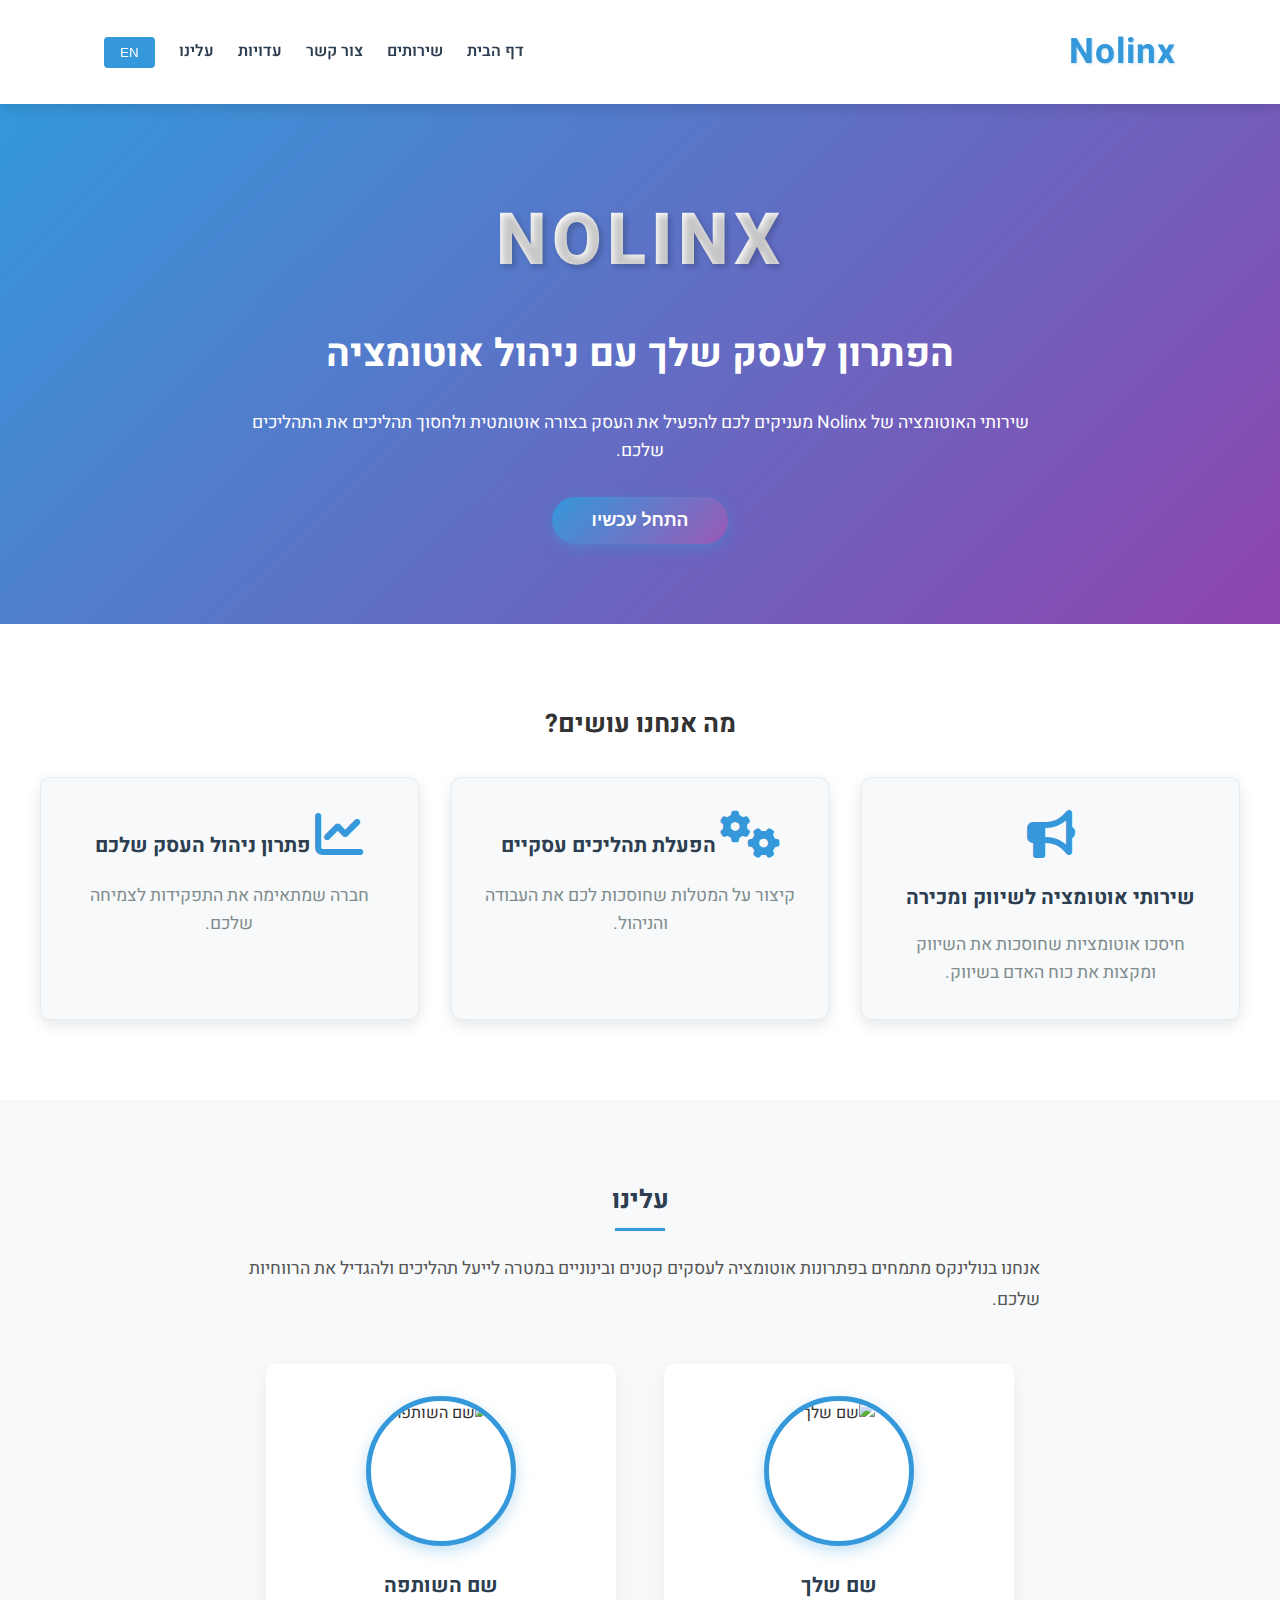
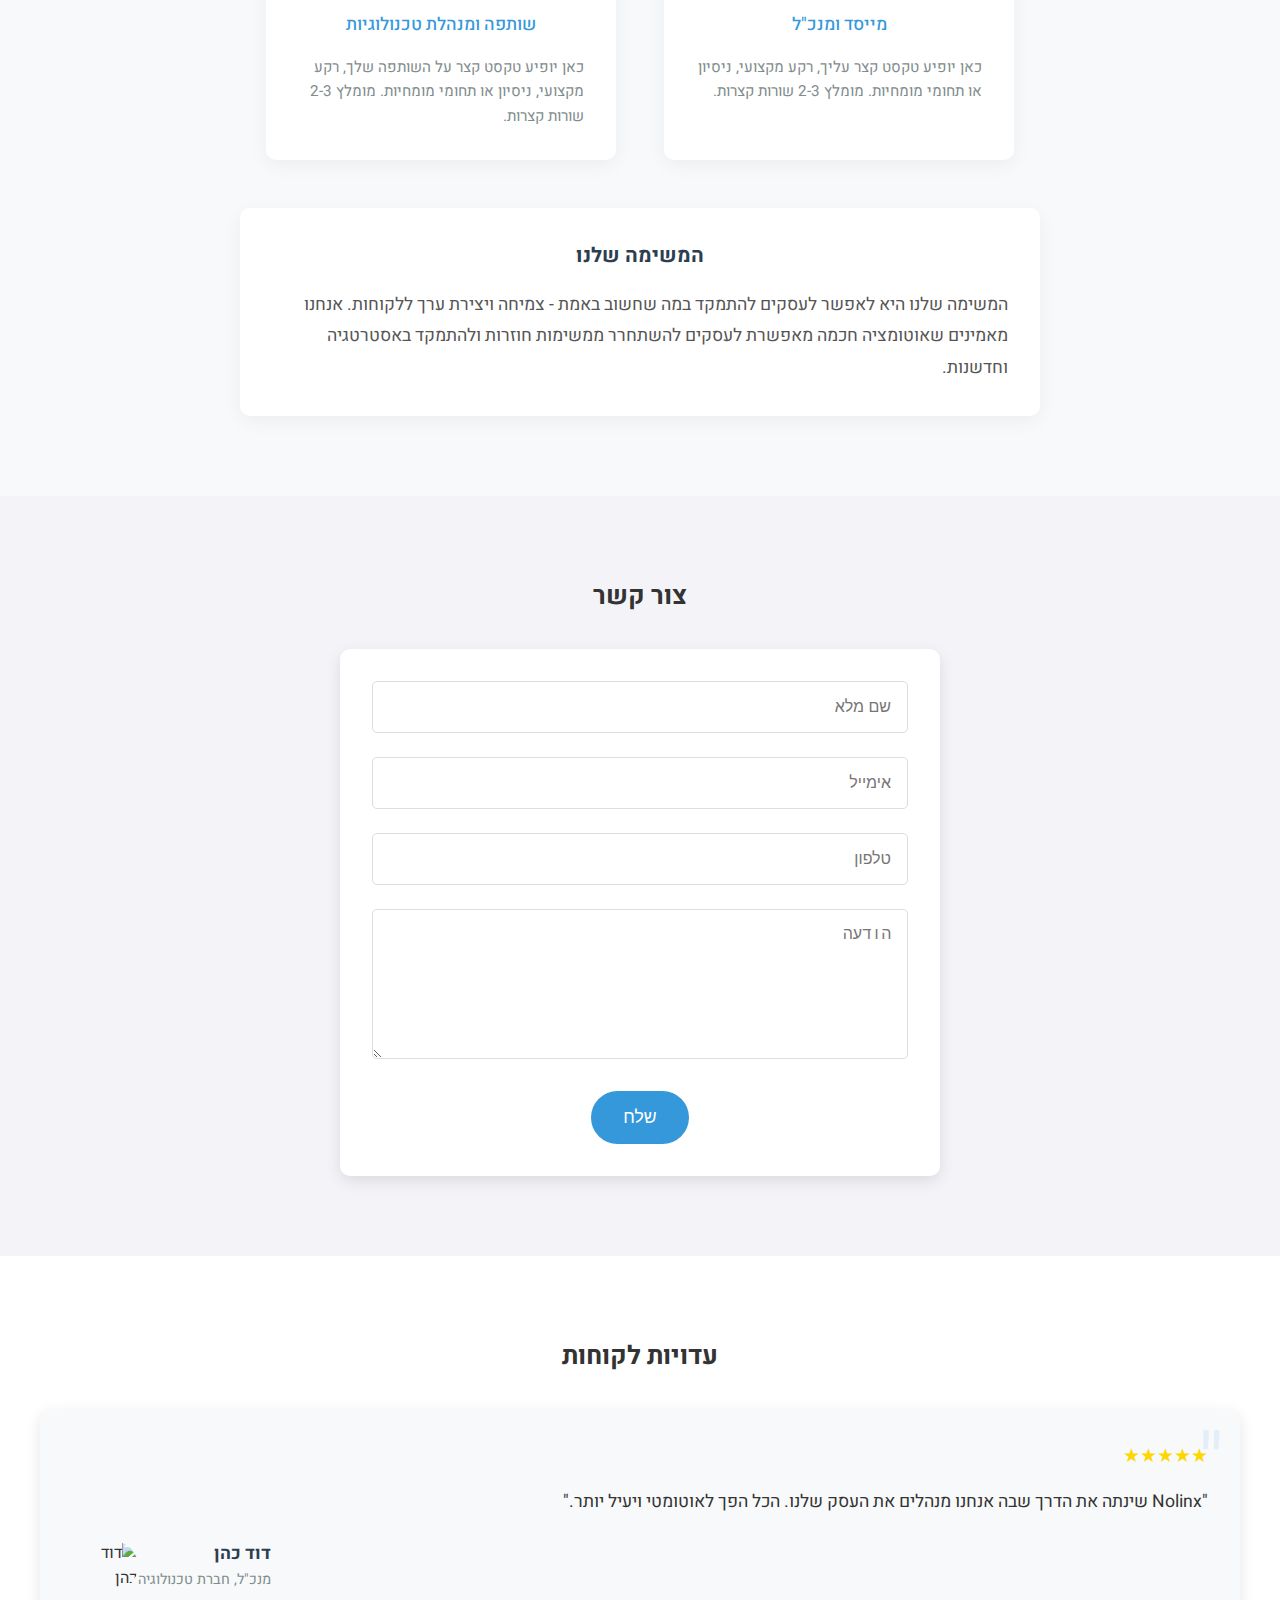
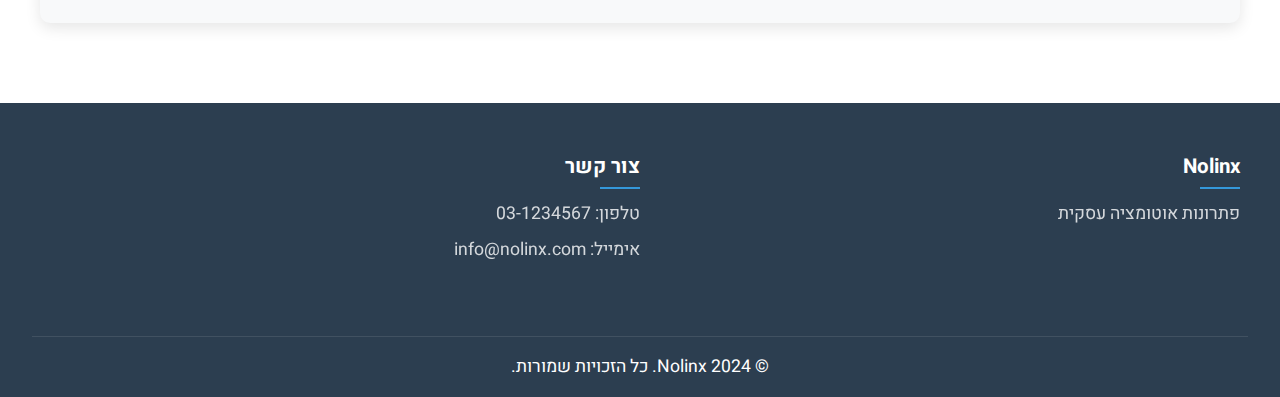
==== commit db5223ea: "4" ====
--- a/index.html
+++ b/index.html
@@ -19,7 +19,7 @@
     
     <title>Nolinx - פתרונות אוטומציה </title>
     <link rel="stylesheet" href="styles.css">
-    <link href="https://fonts.googleapis.com/css2?family=Heebo:wght@400;600;700&family=Roboto:wght@400;500;700&display=swap" rel="stylesheet">
+    <link href="https://fonts.googleapis.com/css2?family=Heebo:wght@400;600;700;800&family=Roboto:wght@400;500;700&display=swap" rel="stylesheet">
     <link rel="stylesheet" href="https://cdnjs.cloudflare.com/ajax/libs/font-awesome/6.0.0/css/all.min.css">
     
     <!-- Favicon לכל סוגי המכשירים -->
@@ -49,6 +49,7 @@
 
     <main>
         <section id="home" class="hero">
+            <div class="big-logo">NOLINX</div>
             <h1>הפתרון לעסק שלך עם ניהול אוטומציה</h1>
             <p>שירותי האוטומציה של Nolinx מעניקים לכם להפעיל את העסק בצורה אוטומטית ולחסוך תהליכים את התהליכים שלכם.</p>
             <button class="cta-button" id="startNowBtn">התחל עכשיו</button>
@@ -212,6 +213,5 @@
         </div>
     </div>
     <script src="script.js"></script>
-    <script src="chatbot.js"></script>
 </body>
 </html>--- a/styles.css
+++ b/styles.css
@@ -54,601 +54,29 @@
     text-align: left;
 }
 
-/* Header */
+/* תיקון סרגל הניווט כדי שיהיה יותר בולט */
 header {
-    background-color: #fff;
-    box-shadow: 0 2px 10px rgba(0, 0, 0, 0.1);
+    background-color: white;
+    box-shadow: 0 2px 15px rgba(0, 0, 0, 0.15);
     position: sticky;
     top: 0;
-    left: 0;
-    width: 100%;
-    height: 100%;
-    background-color: rgba(0, 0, 0, 0.8);
-    z-index: 1000;
-    justify-content: center;
-    align-items: center;
-}
-
-.thank-you-card {
-    background-color: white;
-    width: 90%;
-    max-width: 500px;
-    padding: 2rem;
-    border-radius: 15px;
-    box-shadow: 0 10px 30px rgba(0, 0, 0, 0.2);
-    position: relative;
-    z-index: 10;
-    overflow: hidden;
-}
-
-.thank-you-icon {
-    text-align: center;
-    margin-bottom: 1.5rem;
-}
-
-.thank-you-icon i {
-    font-size: 5rem;
-    color: #2ecc71;
-}
-
-.thank-you-title {
-    font-size: 1.8rem;
-    text-align: center;
-    margin-bottom: 1rem;
-    color: #2c3e50;
-}
-
-.thank-you-message {
-    text-align: center;
-    margin-bottom: 2rem;
-    color: #7f8c8d;
-}
-
-.user-details {
-    background-color: #f8f9fa;
-    padding: 1.5rem;
-    border-radius: 10px;
-    margin-bottom: 1.5rem;
-}
-
-[dir="rtl"] .user-details {
-    text-align: right;
-}
-
-.user-details p {
-    margin-bottom: 0.5rem;
-}
-
-.close-modal-btn {
-    background-color: #3498db;
-    color: white;
-    border: none;
-    padding: 0.8rem 2rem;
-    border-radius: 50px;
-    font-size: 1.1rem;
-    cursor: pointer;
-    transition: background-color 0.3s;
-    width: 100%;
-}
-
-.close-modal-btn:hover {
-    background-color: #2980b9;
-}
-
-.modal-particles {
-    position: absolute;
-    top: 0;
-    left: 0;
-    width: 100%;
-    height: 100%;
-    z-index: 5;
-}
-
-/* Animation Classes */
-@keyframes fadeIn {
-    from { opacity: 0; transform: translateY(20px); }
-    to { opacity: 1; transform: translateY(0); }
-}
-
-@keyframes rubberBand {
-    from { transform: scale3d(1, 1, 1); }
-    30% { transform: scale3d(1.25, 0.75, 1); }
-    40% { transform: scale3d(0.75, 1.25, 1); }
-    50% { transform: scale3d(1.15, 0.85, 1); }
-    65% { transform: scale3d(0.95, 1.05, 1); }
-    75% { transform: scale3d(1.05, 0.95, 1); }
-    to { transform: scale3d(1, 1, 1); }
-}
-
-@keyframes jump {
-    0% { transform: translateY(0); }
-    50% { transform: translateY(-20px); }
-    100% { transform: translateY(0); }
-}
-
-@keyframes floating {
-    0% { transform: translateY(0) rotate(0); }
-    50% { transform: translateY(-10px) rotate(5deg); }
-    100% { transform: translateY(0) rotate(0); }
-}
-
-@keyframes wobble {
-    0% { transform: translateX(0); }
-    15% { transform: translateX(-15px) rotate(-5deg); }
-    30% { transform: translateX(10px) rotate(3deg); }
-    45% { transform: translateX(-10px) rotate(-3deg); }
-    60% { transform: translateX(5px) rotate(2deg); }
-    75% { transform: translateX(-5px) rotate(-1deg); }
-    100% { transform: translateX(0); }
-}
-
-@keyframes spin {
-    from { transform: rotate(0deg); }
-    to { transform: rotate(360deg); }
-}
-
-@keyframes bounceIn {
-    from, 20%, 40%, 60%, 80%, to { animation-timing-function: cubic-bezier(0.215, 0.61, 0.355, 1); }
-    0% { opacity: 0; transform: scale3d(0.3, 0.3, 0.3); }
-    20% { transform: scale3d(1.1, 1.1, 1.1); }
-    40% { transform: scale3d(0.9, 0.9, 0.9); }
-    60% { opacity: 1; transform: scale3d(1.03, 1.03, 1.03); }
-    80% { transform: scale3d(0.97, 0.97, 0.97); }
-    to { opacity: 1; transform: scale3d(1, 1, 1); }
-}
-
-@keyframes particleMove {
-    0% {
-        transform: translate(0, 0);
-        opacity: var(--initial-opacity);
-    }
-    25% {
-        opacity: var(--mid-opacity);
-    }
-    50% {
-        transform: translate(var(--move-x), var(--move-y));
-        opacity: var(--mid-opacity);
-    }
-    75% {
-        opacity: var(--mid-opacity);
-    }
-    100% {
-        transform: translate(0, 0);
-        opacity: var(--initial-opacity);
-    }
-}
-
-/* Ripple effect for buttons */
-.ripple {
-    position: absolute;
-    border-radius: 50%;
-    background-color: rgba(255, 255, 255, 0.7);
-    transform: scale(0);
-    animation: ripple 0.6s linear;
-    pointer-events: none;
-}
-
-@keyframes ripple {
-    to {
-        transform: scale(4);
-        opacity: 0;
-    }
-}
-
-/* Animation for entrance */
-.animate-in-right {
-    animation: slideInRight 0.8s cubic-bezier(0.22, 0.61, 0.36, 1) forwards;
-}
-
-.animate-in-left {
-    animation: slideInLeft 0.8s cubic-bezier(0.22, 0.61, 0.36, 1) forwards;
-}
-
-.animate-in-bottom {
-    animation: slideInBottom 0.8s cubic-bezier(0.22, 0.61, 0.36, 1) forwards;
-}
-
-@keyframes slideInRight {
-    from {
-        opacity: 0;
-        transform: translateX(50px);
-    }
-    to {
-        opacity: 1;
-        transform: translateX(0);
-    }
-}
-
-@keyframes slideInLeft {
-    from {
-        opacity: 0;
-        transform: translateX(-50px);
-    }
-    to {
-        opacity: 1;
-        transform: translateX(0);
-    }
-}
-
-@keyframes slideInBottom {
-    from {
-        opacity: 0;
-        transform: translateY(50px);
-    }
-    to {
-        opacity: 1;
-        transform: translateY(0);
-    }
-}
-
-/* Service card active state for initial animation */
-.service-card.active {
-    animation: jump 0.5s;
-}
-
-/* Animation for profile images on hover */
-@keyframes pulse {
-    0% {
-        box-shadow: 0 0 0 0 rgba(52, 152, 219, 0.7);
-    }
-    70% {
-        box-shadow: 0 0 0 10px rgba(52, 152, 219, 0);
-    }
-    100% {
-        box-shadow: 0 0 0 0 rgba(52, 152, 219, 0);
-    }
-}
-
-.profile-image:hover {
-    animation: pulse 1.5s infinite;
-}
-
-/* סגנון בסיסי לתפריט ההמבורגר */
-.hamburger-menu {
-    display: none;
-    flex-direction: column;
-    justify-content: space-between;
-    width: 30px;
-    height: 21px;
-    cursor: pointer;
     z-index: 100;
-    position: absolute;
-    top: 1.5rem;
-    right: 1.5rem;
-}
-
-/* עבור אתרים בעברית, המיקום יהיה בצד שמאל */
-[dir="rtl"] .hamburger-menu {
-    right: auto;
-    left: 1.5rem;
-}
-
-.hamburger-menu .bar {
-    width: 100%;
-    height: 3px;
-    background-color: #2c3e50;
-    border-radius: 10px;
-    transition: all 0.3s ease-in-out;
-}
-
-/* כאשר התפריט פתוח, הפסים יוצרים X */
-.hamburger-menu.active .bar:nth-child(1) {
-    transform: translateY(9px) rotate(45deg);
-}
-
-.hamburger-menu.active .bar:nth-child(2) {
-    opacity: 0;
-}
-
-.hamburger-menu.active .bar:nth-child(3) {
-    transform: translateY(-9px) rotate(-45deg);
-}
-
-/* בסלולר, התפריט יהיה מוסתר בתחילה */
-@media (max-width: 768px) {
-    .hamburger-menu {
-        display: flex;
-    }
-    
-    .nav-links {
-        position: fixed;
-        top: 0;
-        right: -100%;
-        width: 80%;
-        height: 100%;
-        background-color: white;
-        flex-direction: column;
-        align-items: center;
-        justify-content: center;
-        gap: 1.5rem;
-        transition: all 0.5s ease-in-out;
-        box-shadow: -5px 0 15px rgba(0, 0, 0, 0.1);
-        z-index: 99;
-        padding: 2rem;
-    }
-    
-    [dir="rtl"] .nav-links {
-        right: auto;
-        left: -100%;
-        box-shadow: 5px 0 15px rgba(0, 0, 0, 0.1);
-    }
-    
-    .nav-links.active {
-        right: 0;
-    }
-    
-    [dir="rtl"] .nav-links.active {
-        right: auto;
-        left: 0;
-    }
-    
-    .nav-links a {
-        margin: 0;
-        width: 100%;
-        text-align: center;
-        padding: 1rem;
-        border-bottom: 1px solid rgba(52, 152, 219, 0.1);
-    }
-    
-    /* רקע כהה מאחורי התפריט הפתוח */
-    .menu-overlay {
-        display: none;
-        position: fixed;
-        top: 0;
-        left: 0;
-        width: 100%;
-        height: 100%;
-        background-color: rgba(0, 0, 0, 0.5);
-        z-index: 98;
-        transition: all 0.3s ease-in-out;
-    }
-    
-    .menu-overlay.active {
-        display: block;
-    }
-}
-
-/* --- רספונסיביות מורחבת למובייל --- */
-
-/* מסכים בינוניים - טאבלטים */
-@media (max-width: 992px) {
-    .services-grid,
-    .testimonials-grid {
-        grid-template-columns: repeat(2, 1fr);
-    }
-    
-    .footer-content {
-        gap: 2rem;
-    }
-    
-    .hero h1 {
-        font-size: calc(var(--heading-font-size) * 0.9);
-    }
-    
-    .hero p {
-        font-size: calc(var(--body-font-size) * 0.95);
-        max-width: 90%;
-    }
-}
-
-/* מסכים קטנים - טלפונים */
-@media (max-width: 768px) {
-    /* ניווט ותפריט */
-    header {
-        padding: 0.5rem 0;
-    }
-    
-    nav {
-        flex-direction: column;
-        padding: 0.8rem;
-    }
-    
-    .logo {
-        margin-bottom: 1rem;
-        font-size: 1.8rem;
-    }
-    
-    .nav-links {
-        flex-direction: column;
-        width: 100%;
-        align-items: center;
-        gap: 0.8rem;
-    }
-    
-    .nav-links a {
-        margin: 0.2rem 0;
-        padding: 0.5rem;
-        width: 100%;
-        text-align: center;
-        border-bottom: 1px solid rgba(52, 152, 219, 0.1);
-    }
-    
-    .nav-links a:last-child {
-        border-bottom: none;
-    }
-    
-    /* גיבור (הירו) */
-    .hero {
-        padding: 3rem 1rem;
-    }
-    
-    .hero h1 {
-        font-size: calc(var(--heading-font-size) * 0.8);
-    }
-    
-    .hero p {
-        font-size: var(--body-font-size);
-        margin-bottom: 1.5rem;
-    }
-    
-    .cta-button {
-        padding: 0.7rem 1.5rem;
-        font-size: 1rem;
-    }
-    
-    /* שירותים */
-    .services {
-        padding: 3rem 1rem;
-    }
-    
-    .services-grid {
-        grid-template-columns: 1fr;
-        gap: 1.5rem;
-    }
-    
-    .service-card {
-        padding: 1.5rem;
-    }
-    
-    .service-card i {
-        font-size: 2.5rem;
-        margin-bottom: 1rem;
-    }
-    
-    /* עדויות */
-    .testimonials {
-        padding: 3rem 1rem;
-    }
-    
-    .testimonials-grid {
-        grid-template-columns: 1fr;
-    }
-    
-    .testimonial-card {
-        padding: 1.5rem;
-    }
-    
-    /* צור קשר */
-    .contact {
-        padding: 3rem 1rem;
-    }
-    
-    .contact-form {
-        padding: 1.5rem;
-    }
-    
-    .form-group {
-        margin-bottom: 1rem;
-    }
-    
-    .form-group input,
-    .form-group textarea {
-        padding: 0.8rem;
-    }
-    
-    .submit-button {
-        padding: 0.8rem 1.5rem;
-        font-size: 1rem;
-    }
-    
-    /* אודות */
-    .about {
-        padding: 3rem 1rem;
-    }
-    
-    .team-container {
-        flex-direction: column;
-        align-items: center;
-        gap: 2rem;
-    }
-    
-    .team-member {
-        width: 100%;
-        padding: 1.5rem;
-    }
-    
-    .profile-image {
-        width: 120px;
-        height: 120px;
-    }
-    
-    .about-mission {
-        padding: 1.5rem;
-    }
-    
-    /* פוטר */
-    footer {
-        padding: 2rem 1rem 1rem;
-    }
-    
-    .footer-content {
-        flex-direction: column;
-        text-align: center;
-    }
-    
-    [dir="rtl"] .footer-section h3::after {
-        right: 50%;
-        transform: translateX(50%);
-    }
-    
-    [dir="ltr"] .footer-section h3::after {
-        left: 50%;
-        transform: translateX(-50%);
-    }
-    
-    /* מודאל תודה */
-    .thank-you-card {
-        padding: 1.5rem;
-    }
-    
-    .thank-you-icon i {
-        font-size: 4rem;
-    }
-    
-    .thank-you-title {
-        font-size: 1.5rem;
-    }
-    
-    .user-details {
-        padding: 1rem;
-    }
-}
-
-/* מסכים קטנים מאוד */
-@media (max-width: 480px) {
-    .hero h1 {
-        font-size: calc(var(--heading-font-size) * 0.7);
-    }
-    
-    .cta-button {
-        padding: 0.6rem 1.2rem;
-        font-size: 0.9rem;
-        width: 80%;
-    }
-    
-    h2 {
-        font-size: calc(var(--subheading-font-size) * 0.9);
-    }
-    
-    .service-card {
-        padding: 1.2rem;
-    }
-    
-    .service-card i {
-        font-size: 2.2rem;
-    }
-    
-    .back-to-top {
-        width: 40px;
-        height: 40px;
-        bottom: 1rem;
-        right: 1rem;
-    }
-    
-    [dir="rtl"] .back-to-top {
-        right: auto;
-        left: 1rem;
-    }
-    
-    .profile-image {
-        width: 100px;
-        height: 100px;
-    }
-}
-
-/* Import Google Fonts for better multilingual support */
-@import url('https://fonts.googleapis.com/css2?family=Heebo:wght@300;400;500;700&family=Roboto:wght@300;400;500;700&display=swap');
-    z-index: 100;
+    padding: 0.5rem 0;
+}
+
+/* הגדלת הלוגו */
+.logo {
+    font-size: 2.2rem;
+    font-weight: bold;
+    color: #3498db;
+    text-shadow: 1px 1px 2px rgba(52, 152, 219, 0.3);
+    transition: all 0.3s ease;
+    letter-spacing: 1px;
+}
+
+.logo:hover {
+    color: #8e44ad;
+    transform: scale(1.05);
 }
 
 nav {
@@ -660,23 +88,40 @@
     margin: 0 auto;
 }
 
-.logo {
-    font-size: 1.5rem;
-    font-weight: bold;
-    color: #2c3e50;
-}
-
 .nav-links {
     display: flex;
     align-items: center;
 }
 
+/* שיפור נראות קישורי התפריט */
 .nav-links a {
     color: #2c3e50;
     text-decoration: none;
     margin-left: 1.5rem;
+    position: relative;
+    font-weight: 600;
     transition: color 0.3s;
-    font-weight: 500;
+    padding: 0.5rem 0;
+}
+
+.nav-links a:hover {
+    color: #3498db;
+}
+
+/* אפקט קו תחתון לתפריט בעת hover */
+.nav-links a::after {
+    content: '';
+    position: absolute;
+    bottom: 0;
+    left: 0;
+    width: 0;
+    height: 2px;
+    background-color: #3498db;
+    transition: width 0.3s ease;
+}
+
+.nav-links a:hover::after {
+    width: 100%;
 }
 
 [dir="rtl"] .nav-links a {
@@ -684,8 +129,9 @@
     margin-right: 1.5rem;
 }
 
-.nav-links a:hover {
-    color: #3498db;
+[dir="rtl"] .nav-links a::after {
+    left: auto;
+    right: 0;
 }
 
 .lang-toggle {
@@ -718,6 +164,26 @@
     overflow: hidden;
 }
 
+/* עיצוב הלוגו הגדול */
+.big-logo {
+    font-size: 4.5rem;
+    font-weight: 800;
+    margin-bottom: 1.5rem;
+    background: linear-gradient(135deg, #ffffff, #f0f0f0);
+    -webkit-background-clip: text;
+    -webkit-text-fill-color: transparent;
+    background-clip: text;
+    text-shadow: 3px 3px 6px rgba(0, 0, 0, 0.2);
+    letter-spacing: 5px;
+    animation: fadeIn 1s ease-in-out;
+    transform: scale(1);
+    transition: transform 0.5s ease;
+}
+
+.big-logo:hover {
+    transform: scale(1.05);
+}
+
 .hero h1 {
     margin-bottom: 1.5rem;
     animation: fadeIn 1s ease-in-out;
@@ -731,23 +197,48 @@
     animation: fadeIn 1.5s ease-in-out;
 }
 
+/* כפתור "התחל עכשיו" משופר */
 .cta-button {
-    background-color: #e74c3c;
+    background: linear-gradient(135deg, #3498db, #9b59b6);
     color: white;
     border: none;
-    padding: 0.8rem 2rem;
+    padding: 0.8rem 2.5rem;
     border-radius: 50px;
     font-size: 1.1rem;
+    font-weight: 600;
     cursor: pointer;
-    transition: transform 0.3s, background-color 0.3s;
+    transition: all 0.3s ease;
     position: relative;
     overflow: hidden;
-    animation: fadeIn 2s ease-in-out;
+    box-shadow: 0 4px 15px rgba(52, 152, 219, 0.4);
+    z-index: 1;
+}
+
+.cta-button::before {
+    content: "";
+    position: absolute;
+    top: 0;
+    left: 0;
+    width: 100%;
+    height: 100%;
+    background: linear-gradient(135deg, #9b59b6, #3498db);
+    opacity: 0;
+    z-index: -1;
+    transition: opacity 0.5s ease;
 }
 
 .cta-button:hover {
-    background-color: #c0392b;
     transform: translateY(-3px);
+    box-shadow: 0 7px 20px rgba(52, 152, 219, 0.6);
+}
+
+.cta-button:hover::before {
+    opacity: 1;
+}
+
+.cta-button:active {
+    transform: translateY(0);
+    box-shadow: 0 4px 8px rgba(52, 152, 219, 0.4);
 }
 
 /* Services Section */
@@ -765,36 +256,89 @@
     margin: 0 auto;
 }
 
+/* עיצוב קופסאות השירותים */
 .service-card {
     background-color: #f8f9fa;
     border-radius: 10px;
     padding: 2rem;
     box-shadow: 0 5px 15px rgba(0, 0, 0, 0.1);
-    transition: transform 0.3s, box-shadow 0.3s;
+    transition: transform 0.3s ease, box-shadow 0.3s ease;
     position: relative;
     overflow: hidden;
     cursor: pointer;
+    border: 1px solid rgba(52, 152, 219, 0.1);
+    z-index: 1;
+}
+
+.service-card::before {
+    content: "";
+    position: absolute;
+    top: 0;
+    left: 0;
+    width: 100%;
+    height: 100%;
+    background: linear-gradient(135deg, rgba(52, 152, 219, 0.1), rgba(142, 68, 173, 0.1));
+    opacity: 0;
+    z-index: -1;
+    transition: opacity 0.5s ease;
 }
 
 .service-card:hover {
-    transform: translateY(-10px);
+    transform: translateY(-15px);
     box-shadow: 0 15px 30px rgba(0, 0, 0, 0.15);
+}
+
+.service-card:hover::before {
+    opacity: 1;
 }
 
 .service-card i {
     font-size: 3rem;
     color: #3498db;
     margin-bottom: 1.5rem;
-    transition: transform 0.3s, color 0.3s;
+    transition: all 0.5s ease;
+}
+
+.service-card:hover i {
+    color: #8e44ad;
+    transform: rotate(10deg);
+    text-shadow: 0 0 15px rgba(142, 68, 173, 0.5);
 }
 
 .service-card h3 {
     margin-bottom: 1rem;
     color: #2c3e50;
+    position: relative;
+    display: inline-block;
+    transition: all 0.3s ease;
+}
+
+.service-card:hover h3 {
+    color: #3498db;
+}
+
+.service-card h3::after {
+    content: '';
+    position: absolute;
+    bottom: -5px;
+    left: 0;
+    width: 0;
+    height: 2px;
+    background: linear-gradient(to right, #3498db, #8e44ad);
+    transition: width 0.5s ease;
+}
+
+.service-card:hover h3::after {
+    width: 100%;
 }
 
 .service-card p {
     color: #7f8c8d;
+    transition: all 0.3s ease;
+}
+
+.service-card:hover p {
+    color: #34495e;
 }
 
 /* About Section Styles */
@@ -1209,4 +753,598 @@
 #thankYouModal {
     display: none;
     position: fixed;
-    top: 0;+    top: 0;
+    left: 0;
+    width: 100%;
+    height: 100%;
+    background-color: rgba(0, 0, 0, 0.8);
+    z-index: 1000;
+    justify-content: center;
+    align-items: center;
+}
+
+.thank-you-card {
+    background-color: white;
+    width: 90%;
+    max-width: 500px;
+    padding: 2rem;
+    border-radius: 15px;
+    box-shadow: 0 10px 30px rgba(0, 0, 0, 0.2);
+    position: relative;
+    z-index: 10;
+    overflow: hidden;
+}
+
+.thank-you-icon {
+    text-align: center;
+    margin-bottom: 1.5rem;
+}
+
+.thank-you-icon i {
+    font-size: 5rem;
+    color: #2ecc71;
+}
+
+.thank-you-title {
+    font-size: 1.8rem;
+    text-align: center;
+    margin-bottom: 1rem;
+    color: #2c3e50;
+}
+
+.thank-you-message {
+    text-align: center;
+    margin-bottom: 2rem;
+    color: #7f8c8d;
+}
+
+.user-details {
+    background-color: #f8f9fa;
+    padding: 1.5rem;
+    border-radius: 10px;
+    margin-bottom: 1.5rem;
+}
+
+[dir="rtl"] .user-details {
+    text-align: right;
+}
+
+.user-details p {
+    margin-bottom: 0.5rem;
+}
+
+.close-modal-btn {
+    background-color: #3498db;
+    color: white;
+    border: none;
+    padding: 0.8rem 2rem;
+    border-radius: 50px;
+    font-size: 1.1rem;
+    cursor: pointer;
+    transition: background-color 0.3s;
+    width: 100%;
+}
+
+.close-modal-btn:hover {
+    background-color: #2980b9;
+}
+
+.modal-particles {
+    position: absolute;
+    top: 0;
+    left: 0;
+    width: 100%;
+    height: 100%;
+    z-index: 5;
+}
+
+/* עיצוב תפריט ההמבורגר */
+.hamburger-menu {
+    display: none;
+    flex-direction: column;
+    justify-content: space-between;
+    width: 30px;
+    height: 21px;
+    cursor: pointer;
+    z-index: 100;
+    position: absolute;
+    top: 1.5rem;
+    right: 1.5rem;
+}
+
+/* עבור אתרים בעברית, המיקום יהיה בצד שמאל */
+[dir="rtl"] .hamburger-menu {
+    right: auto;
+    left: 1.5rem;
+}
+
+/* עיצוב מחדש של תפריט המבורגר לשמירה על העיצוב המקורי */
+.hamburger-menu .bar {
+    width: 100%;
+    height: 3px;
+    background-color: #3498db;
+    border-radius: 10px;
+    transition: all 0.3s ease-in-out;
+}
+
+/* כאשר התפריט פתוח, הפסים יוצרים X */
+.hamburger-menu.active .bar:nth-child(1) {
+    transform: translateY(9px) rotate(45deg);
+}
+
+.hamburger-menu.active .bar:nth-child(2) {
+    opacity: 0;
+}
+
+.hamburger-menu.active .bar:nth-child(3) {
+    transform: translateY(-9px) rotate(-45deg);
+}
+
+/* Animation Classes */
+@keyframes fadeIn {
+    from { opacity: 0; transform: translateY(20px); }
+    to { opacity: 1; transform: translateY(0); }
+}
+
+@keyframes rubberBand {
+    from { transform: scale3d(1, 1, 1); }
+    30% { transform: scale3d(1.25, 0.75, 1); }
+    40% { transform: scale3d(0.75, 1.25, 1); }
+    50% { transform: scale3d(1.15, 0.85, 1); }
+    65% { transform: scale3d(0.95, 1.05, 1); }
+    75% { transform: scale3d(1.05, 0.95, 1); }
+    to { transform: scale3d(1, 1, 1); }
+}
+
+@keyframes jump {
+    0% { transform: translateY(0); }
+    50% { transform: translateY(-20px); }
+    100% { transform: translateY(0); }
+}
+
+@keyframes floating {
+    0% { transform: translateY(0) rotate(0); }
+    50% { transform: translateY(-10px) rotate(5deg); }
+    100% { transform: translateY(0) rotate(0); }
+}
+
+@keyframes wobble {
+    0% { transform: translateX(0); }
+    15% { transform: translateX(-15px) rotate(-5deg); }
+    30% { transform: translateX(10px) rotate(3deg); }
+    45% { transform: translateX(-10px) rotate(-3deg); }
+    60% { transform: translateX(5px) rotate(2deg); }
+    75% { transform: translateX(-5px) rotate(-1deg); }
+    100% { transform: translateX(0); }
+}
+
+@keyframes spin {
+    from { transform: rotate(0deg); }
+    to { transform: rotate(360deg); }
+}
+
+@keyframes bounceIn {
+    from, 20%, 40%, 60%, 80%, to { animation-timing-function: cubic-bezier(0.215, 0.61, 0.355, 1); }
+    0% { opacity: 0; transform: scale3d(0.3, 0.3, 0.3); }
+    20% { transform: scale3d(1.1, 1.1, 1.1); }
+    40% { transform: scale3d(0.9, 0.9, 0.9); }
+    60% { opacity: 1; transform: scale3d(1.03, 1.03, 1.03); }
+    80% { transform: scale3d(0.97, 0.97, 0.97); }
+    to { opacity: 1; transform: scale3d(1, 1, 1); }
+}
+
+@keyframes particleMove {
+    0% {
+        transform: translate(0, 0);
+        opacity: var(--initial-opacity);
+    }
+    25% {
+        opacity: var(--mid-opacity);
+    }
+    50% {
+        transform: translate(var(--move-x), var(--move-y));
+        opacity: var(--mid-opacity);
+    }
+    75% {
+        opacity: var(--mid-opacity);
+    }
+    100% {
+        transform: translate(0, 0);
+        opacity: var(--initial-opacity);
+    }
+}
+
+/* Ripple effect for buttons */
+.ripple {
+    position: absolute;
+    border-radius: 50%;
+    background-color: rgba(255, 255, 255, 0.7);
+    transform: scale(0);
+    animation: ripple 0.6s linear;
+    pointer-events: none;
+}
+
+@keyframes ripple {
+    to {
+        transform: scale(4);
+        opacity: 0;
+    }
+}
+
+/* Animation for entrance */
+.animate-in-right {
+    animation: slideInRight 0.8s cubic-bezier(0.22, 0.61, 0.36, 1) forwards;
+}
+
+.animate-in-left {
+    animation: slideInLeft 0.8s cubic-bezier(0.22, 0.61, 0.36, 1) forwards;
+}
+
+.animate-in-bottom {
+    animation: slideInBottom 0.8s cubic-bezier(0.22, 0.61, 0.36, 1) forwards;
+}
+
+@keyframes slideInRight {
+    from {
+        opacity: 0;
+        transform: translateX(50px);
+    }
+    to {
+        opacity: 1;
+        transform: translateX(0);
+    }
+}
+
+@keyframes slideInLeft {
+    from {
+        opacity: 0;
+        transform: translateX(-50px);
+    }
+    to {
+        opacity: 1;
+        transform: translateX(0);
+    }
+}
+
+@keyframes slideInBottom {
+    from {
+        opacity: 0;
+        transform: translateY(50px);
+    }
+    to {
+        opacity: 1;
+        transform: translateY(0);
+    }
+}
+
+/* Service card active state for initial animation */
+.service-card.active {
+    animation: jump 0.5s;
+}
+
+/* Animation for profile images on hover */
+@keyframes pulse {
+    0% {
+        box-shadow: 0 0 0 0 rgba(52, 152, 219, 0.7);
+    }
+    70% {
+        box-shadow: 0 0 0 10px rgba(52, 152, 219, 0);
+    }
+    100% {
+        box-shadow: 0 0 0 0 rgba(52, 152, 219, 0);
+    }
+}
+
+.profile-image:hover {
+    animation: pulse 1.5s infinite;
+}
+
+/* בסלולר, התפריט יהיה מוסתר בתחילה */
+@media (max-width: 768px) {
+    .hamburger-menu {
+        display: flex;
+    }
+    
+    .nav-links {
+        position: fixed;
+        top: 0;
+        right: -100%;
+        width: 80%;
+        height: 100%;
+        background-color: white;
+        flex-direction: column;
+        align-items: center;
+        justify-content: center;
+        gap: 1.5rem;
+        transition: all 0.5s ease-in-out;
+        box-shadow: -5px 0 15px rgba(0, 0, 0, 0.1);
+        z-index: 99;
+        padding: 2rem;
+    }
+    
+    [dir="rtl"] .nav-links {
+        right: auto;
+        left: -100%;
+        box-shadow: 5px 0 15px rgba(0, 0, 0, 0.1);
+    }
+    
+    .nav-links.active {
+        right: 0;
+    }
+    
+    [dir="rtl"] .nav-links.active {
+        right: auto;
+        left: 0;
+    }
+    
+    .nav-links a {
+        margin: 0;
+        width: 100%;
+        text-align: center;
+        padding: 1rem;
+        border-bottom: 1px solid rgba(52, 152, 219, 0.1);
+    }
+    
+    /* רקע כהה מאחורי התפריט הפתוח */
+    .menu-overlay {
+        display: none;
+        position: fixed;
+        top: 0;
+        left: 0;
+        width: 100%;
+        height: 100%;
+        background-color: rgba(0, 0, 0, 0.5);
+        z-index: 98;
+        transition: all 0.3s ease-in-out;
+    }
+    
+    .menu-overlay.active {
+        display: block;
+    }
+}
+
+/* --- רספונסיביות מורחבת למובייל --- */
+
+/* מסכים בינוניים - טאבלטים */
+@media (max-width: 992px) {
+    .services-grid,
+    .testimonials-grid {
+        grid-template-columns: repeat(2, 1fr);
+    }
+    
+    .footer-content {
+        gap: 2rem;
+    }
+    
+    .hero h1 {
+        font-size: calc(var(--heading-font-size) * 0.9);
+    }
+    
+    .hero p {
+        font-size: calc(var(--body-font-size) * 0.95);
+        max-width: 90%;
+    }
+}
+
+/* מסכים קטנים - טלפונים */
+@media (max-width: 768px) {
+    /* ניווט ותפריט */
+    header {
+        padding: 0.5rem 0;
+    }
+    
+    nav {
+        flex-direction: column;
+        padding: 0.8rem;
+    }
+    
+    .logo {
+        margin-bottom: 1rem;
+        font-size: 1.8rem;
+    }
+    
+    .nav-links {
+        flex-direction: column;
+        width: 100%;
+        align-items: center;
+        gap: 0.8rem;
+    }
+    
+    .nav-links a {
+        margin: 0.2rem 0;
+        padding: 0.5rem;
+        width: 100%;
+        text-align: center;
+        border-bottom: 1px solid rgba(52, 152, 219, 0.1);
+    }
+    
+    .nav-links a:last-child {
+        border-bottom: none;
+    }
+    
+    /* גיבור (הירו) */
+    .hero {
+        padding: 3rem 1rem;
+    }
+    
+    .hero h1 {
+        font-size: calc(var(--heading-font-size) * 0.8);
+    }
+    
+    .hero p {
+        font-size: var(--body-font-size);
+        margin-bottom: 1.5rem;
+    }
+    
+    .cta-button {
+        padding: 0.7rem 1.5rem;
+        font-size: 1rem;
+    }
+    
+    /* שירותים */
+    .services {
+        padding: 3rem 1rem;
+    }
+    
+    .services-grid {
+        grid-template-columns: 1fr;
+        gap: 1.5rem;
+    }
+    
+    .service-card {
+        padding: 1.5rem;
+    }
+    
+    .service-card i {
+        font-size: 2.5rem;
+        margin-bottom: 1rem;
+    }
+    
+    /* עדויות */
+    .testimonials {
+        padding: 3rem 1rem;
+    }
+    
+    .testimonials-grid {
+        grid-template-columns: 1fr;
+    }
+    
+    .testimonial-card {
+        padding: 1.5rem;
+    }
+    
+    /* צור קשר */
+    .contact {
+        padding: 3rem 1rem;
+    }
+    
+    .contact-form {
+        padding: 1.5rem;
+    }
+    
+    .form-group {
+        margin-bottom: 1rem;
+    }
+    
+    .form-group input,
+    .form-group textarea {
+        padding: 0.8rem;
+    }
+    
+    .submit-button {
+        padding: 0.8rem 1.5rem;
+        font-size: 1rem;
+    }
+    
+    /* אודות */
+    .about {
+        padding: 3rem 1rem;
+    }
+    
+    .team-container {
+        flex-direction: column;
+        align-items: center;
+        gap: 2rem;
+    }
+    
+    .team-member {
+        width: 100%;
+        padding: 1.5rem;
+    }
+    
+    .profile-image {
+        width: 120px;
+        height: 120px;
+    }
+    
+    .about-mission {
+        padding: 1.5rem;
+    }
+    
+    /* פוטר */
+    footer {
+        padding: 2rem 1rem 1rem;
+    }
+    
+    .footer-content {
+        flex-direction: column;
+        text-align: center;
+    }
+    
+    [dir="rtl"] .footer-section h3::after {
+        right: 50%;
+        transform: translateX(50%);
+    }
+    
+    [dir="ltr"] .footer-section h3::after {
+        left: 50%;
+        transform: translateX(-50%);
+    }
+    
+    /* מודאל תודה */
+    .thank-you-card {
+        padding: 1.5rem;
+    }
+    
+    .thank-you-icon i {
+        font-size: 4rem;
+    }
+    
+    .thank-you-title {
+        font-size: 1.5rem;
+    }
+    
+    .user-details {
+        padding: 1rem;
+    }
+}
+
+/* מסכים קטנים מאוד */
+@media (max-width: 480px) {
+    .big-logo {
+        font-size: 2.5rem;
+        letter-spacing: 2px;
+    }
+    
+    .hero h1 {
+        font-size: calc(var(--heading-font-size) * 0.7);
+    }
+    
+    .cta-button {
+        padding: 0.6rem 1.2rem;
+        font-size: 0.9rem;
+        width: 80%;
+    }
+    
+    h2 {
+        font-size: calc(var(--subheading-font-size) * 0.9);
+    }
+    
+    .service-card {
+        padding: 1.2rem;
+    }
+    
+    .service-card i {
+        font-size: 2.2rem;
+    }
+    
+    .back-to-top {
+        width: 40px;
+        height: 40px;
+        bottom: 1rem;
+        right: 1rem;
+    }
+    
+    [dir="rtl"] .back-to-top {
+        right: auto;
+        left: 1rem;
+    }
+    
+    .profile-image {
+        width: 100px;
+        height: 100px;
+    }
+}
+
+/* Import Google Fonts for better multilingual support */
+@import url('https://fonts.googleapis.com/css2?family=Heebo:wght@300;400;500;700;800&family=Roboto:wght@300;400;500;700&display=swap');--- a/styles.css
+++ b/styles.css
@@ -54,601 +54,29 @@
     text-align: left;
 }
 
-/* Header */
+/* תיקון סרגל הניווט כדי שיהיה יותר בולט */
 header {
-    background-color: #fff;
-    box-shadow: 0 2px 10px rgba(0, 0, 0, 0.1);
+    background-color: white;
+    box-shadow: 0 2px 15px rgba(0, 0, 0, 0.15);
     position: sticky;
     top: 0;
-    left: 0;
-    width: 100%;
-    height: 100%;
-    background-color: rgba(0, 0, 0, 0.8);
-    z-index: 1000;
-    justify-content: center;
-    align-items: center;
-}
-
-.thank-you-card {
-    background-color: white;
-    width: 90%;
-    max-width: 500px;
-    padding: 2rem;
-    border-radius: 15px;
-    box-shadow: 0 10px 30px rgba(0, 0, 0, 0.2);
-    position: relative;
-    z-index: 10;
-    overflow: hidden;
-}
-
-.thank-you-icon {
-    text-align: center;
-    margin-bottom: 1.5rem;
-}
-
-.thank-you-icon i {
-    font-size: 5rem;
-    color: #2ecc71;
-}
-
-.thank-you-title {
-    font-size: 1.8rem;
-    text-align: center;
-    margin-bottom: 1rem;
-    color: #2c3e50;
-}
-
-.thank-you-message {
-    text-align: center;
-    margin-bottom: 2rem;
-    color: #7f8c8d;
-}
-
-.user-details {
-    background-color: #f8f9fa;
-    padding: 1.5rem;
-    border-radius: 10px;
-    margin-bottom: 1.5rem;
-}
-
-[dir="rtl"] .user-details {
-    text-align: right;
-}
-
-.user-details p {
-    margin-bottom: 0.5rem;
-}
-
-.close-modal-btn {
-    background-color: #3498db;
-    color: white;
-    border: none;
-    padding: 0.8rem 2rem;
-    border-radius: 50px;
-    font-size: 1.1rem;
-    cursor: pointer;
-    transition: background-color 0.3s;
-    width: 100%;
-}
-
-.close-modal-btn:hover {
-    background-color: #2980b9;
-}
-
-.modal-particles {
-    position: absolute;
-    top: 0;
-    left: 0;
-    width: 100%;
-    height: 100%;
-    z-index: 5;
-}
-
-/* Animation Classes */
-@keyframes fadeIn {
-    from { opacity: 0; transform: translateY(20px); }
-    to { opacity: 1; transform: translateY(0); }
-}
-
-@keyframes rubberBand {
-    from { transform: scale3d(1, 1, 1); }
-    30% { transform: scale3d(1.25, 0.75, 1); }
-    40% { transform: scale3d(0.75, 1.25, 1); }
-    50% { transform: scale3d(1.15, 0.85, 1); }
-    65% { transform: scale3d(0.95, 1.05, 1); }
-    75% { transform: scale3d(1.05, 0.95, 1); }
-    to { transform: scale3d(1, 1, 1); }
-}
-
-@keyframes jump {
-    0% { transform: translateY(0); }
-    50% { transform: translateY(-20px); }
-    100% { transform: translateY(0); }
-}
-
-@keyframes floating {
-    0% { transform: translateY(0) rotate(0); }
-    50% { transform: translateY(-10px) rotate(5deg); }
-    100% { transform: translateY(0) rotate(0); }
-}
-
-@keyframes wobble {
-    0% { transform: translateX(0); }
-    15% { transform: translateX(-15px) rotate(-5deg); }
-    30% { transform: translateX(10px) rotate(3deg); }
-    45% { transform: translateX(-10px) rotate(-3deg); }
-    60% { transform: translateX(5px) rotate(2deg); }
-    75% { transform: translateX(-5px) rotate(-1deg); }
-    100% { transform: translateX(0); }
-}
-
-@keyframes spin {
-    from { transform: rotate(0deg); }
-    to { transform: rotate(360deg); }
-}
-
-@keyframes bounceIn {
-    from, 20%, 40%, 60%, 80%, to { animation-timing-function: cubic-bezier(0.215, 0.61, 0.355, 1); }
-    0% { opacity: 0; transform: scale3d(0.3, 0.3, 0.3); }
-    20% { transform: scale3d(1.1, 1.1, 1.1); }
-    40% { transform: scale3d(0.9, 0.9, 0.9); }
-    60% { opacity: 1; transform: scale3d(1.03, 1.03, 1.03); }
-    80% { transform: scale3d(0.97, 0.97, 0.97); }
-    to { opacity: 1; transform: scale3d(1, 1, 1); }
-}
-
-@keyframes particleMove {
-    0% {
-        transform: translate(0, 0);
-        opacity: var(--initial-opacity);
-    }
-    25% {
-        opacity: var(--mid-opacity);
-    }
-    50% {
-        transform: translate(var(--move-x), var(--move-y));
-        opacity: var(--mid-opacity);
-    }
-    75% {
-        opacity: var(--mid-opacity);
-    }
-    100% {
-        transform: translate(0, 0);
-        opacity: var(--initial-opacity);
-    }
-}
-
-/* Ripple effect for buttons */
-.ripple {
-    position: absolute;
-    border-radius: 50%;
-    background-color: rgba(255, 255, 255, 0.7);
-    transform: scale(0);
-    animation: ripple 0.6s linear;
-    pointer-events: none;
-}
-
-@keyframes ripple {
-    to {
-        transform: scale(4);
-        opacity: 0;
-    }
-}
-
-/* Animation for entrance */
-.animate-in-right {
-    animation: slideInRight 0.8s cubic-bezier(0.22, 0.61, 0.36, 1) forwards;
-}
-
-.animate-in-left {
-    animation: slideInLeft 0.8s cubic-bezier(0.22, 0.61, 0.36, 1) forwards;
-}
-
-.animate-in-bottom {
-    animation: slideInBottom 0.8s cubic-bezier(0.22, 0.61, 0.36, 1) forwards;
-}
-
-@keyframes slideInRight {
-    from {
-        opacity: 0;
-        transform: translateX(50px);
-    }
-    to {
-        opacity: 1;
-        transform: translateX(0);
-    }
-}
-
-@keyframes slideInLeft {
-    from {
-        opacity: 0;
-        transform: translateX(-50px);
-    }
-    to {
-        opacity: 1;
-        transform: translateX(0);
-    }
-}
-
-@keyframes slideInBottom {
-    from {
-        opacity: 0;
-        transform: translateY(50px);
-    }
-    to {
-        opacity: 1;
-        transform: translateY(0);
-    }
-}
-
-/* Service card active state for initial animation */
-.service-card.active {
-    animation: jump 0.5s;
-}
-
-/* Animation for profile images on hover */
-@keyframes pulse {
-    0% {
-        box-shadow: 0 0 0 0 rgba(52, 152, 219, 0.7);
-    }
-    70% {
-        box-shadow: 0 0 0 10px rgba(52, 152, 219, 0);
-    }
-    100% {
-        box-shadow: 0 0 0 0 rgba(52, 152, 219, 0);
-    }
-}
-
-.profile-image:hover {
-    animation: pulse 1.5s infinite;
-}
-
-/* סגנון בסיסי לתפריט ההמבורגר */
-.hamburger-menu {
-    display: none;
-    flex-direction: column;
-    justify-content: space-between;
-    width: 30px;
-    height: 21px;
-    cursor: pointer;
     z-index: 100;
-    position: absolute;
-    top: 1.5rem;
-    right: 1.5rem;
-}
-
-/* עבור אתרים בעברית, המיקום יהיה בצד שמאל */
-[dir="rtl"] .hamburger-menu {
-    right: auto;
-    left: 1.5rem;
-}
-
-.hamburger-menu .bar {
-    width: 100%;
-    height: 3px;
-    background-color: #2c3e50;
-    border-radius: 10px;
-    transition: all 0.3s ease-in-out;
-}
-
-/* כאשר התפריט פתוח, הפסים יוצרים X */
-.hamburger-menu.active .bar:nth-child(1) {
-    transform: translateY(9px) rotate(45deg);
-}
-
-.hamburger-menu.active .bar:nth-child(2) {
-    opacity: 0;
-}
-
-.hamburger-menu.active .bar:nth-child(3) {
-    transform: translateY(-9px) rotate(-45deg);
-}
-
-/* בסלולר, התפריט יהיה מוסתר בתחילה */
-@media (max-width: 768px) {
-    .hamburger-menu {
-        display: flex;
-    }
-    
-    .nav-links {
-        position: fixed;
-        top: 0;
-        right: -100%;
-        width: 80%;
-        height: 100%;
-        background-color: white;
-        flex-direction: column;
-        align-items: center;
-        justify-content: center;
-        gap: 1.5rem;
-        transition: all 0.5s ease-in-out;
-        box-shadow: -5px 0 15px rgba(0, 0, 0, 0.1);
-        z-index: 99;
-        padding: 2rem;
-    }
-    
-    [dir="rtl"] .nav-links {
-        right: auto;
-        left: -100%;
-        box-shadow: 5px 0 15px rgba(0, 0, 0, 0.1);
-    }
-    
-    .nav-links.active {
-        right: 0;
-    }
-    
-    [dir="rtl"] .nav-links.active {
-        right: auto;
-        left: 0;
-    }
-    
-    .nav-links a {
-        margin: 0;
-        width: 100%;
-        text-align: center;
-        padding: 1rem;
-        border-bottom: 1px solid rgba(52, 152, 219, 0.1);
-    }
-    
-    /* רקע כהה מאחורי התפריט הפתוח */
-    .menu-overlay {
-        display: none;
-        position: fixed;
-        top: 0;
-        left: 0;
-        width: 100%;
-        height: 100%;
-        background-color: rgba(0, 0, 0, 0.5);
-        z-index: 98;
-        transition: all 0.3s ease-in-out;
-    }
-    
-    .menu-overlay.active {
-        display: block;
-    }
-}
-
-/* --- רספונסיביות מורחבת למובייל --- */
-
-/* מסכים בינוניים - טאבלטים */
-@media (max-width: 992px) {
-    .services-grid,
-    .testimonials-grid {
-        grid-template-columns: repeat(2, 1fr);
-    }
-    
-    .footer-content {
-        gap: 2rem;
-    }
-    
-    .hero h1 {
-        font-size: calc(var(--heading-font-size) * 0.9);
-    }
-    
-    .hero p {
-        font-size: calc(var(--body-font-size) * 0.95);
-        max-width: 90%;
-    }
-}
-
-/* מסכים קטנים - טלפונים */
-@media (max-width: 768px) {
-    /* ניווט ותפריט */
-    header {
-        padding: 0.5rem 0;
-    }
-    
-    nav {
-        flex-direction: column;
-        padding: 0.8rem;
-    }
-    
-    .logo {
-        margin-bottom: 1rem;
-        font-size: 1.8rem;
-    }
-    
-    .nav-links {
-        flex-direction: column;
-        width: 100%;
-        align-items: center;
-        gap: 0.8rem;
-    }
-    
-    .nav-links a {
-        margin: 0.2rem 0;
-        padding: 0.5rem;
-        width: 100%;
-        text-align: center;
-        border-bottom: 1px solid rgba(52, 152, 219, 0.1);
-    }
-    
-    .nav-links a:last-child {
-        border-bottom: none;
-    }
-    
-    /* גיבור (הירו) */
-    .hero {
-        padding: 3rem 1rem;
-    }
-    
-    .hero h1 {
-        font-size: calc(var(--heading-font-size) * 0.8);
-    }
-    
-    .hero p {
-        font-size: var(--body-font-size);
-        margin-bottom: 1.5rem;
-    }
-    
-    .cta-button {
-        padding: 0.7rem 1.5rem;
-        font-size: 1rem;
-    }
-    
-    /* שירותים */
-    .services {
-        padding: 3rem 1rem;
-    }
-    
-    .services-grid {
-        grid-template-columns: 1fr;
-        gap: 1.5rem;
-    }
-    
-    .service-card {
-        padding: 1.5rem;
-    }
-    
-    .service-card i {
-        font-size: 2.5rem;
-        margin-bottom: 1rem;
-    }
-    
-    /* עדויות */
-    .testimonials {
-        padding: 3rem 1rem;
-    }
-    
-    .testimonials-grid {
-        grid-template-columns: 1fr;
-    }
-    
-    .testimonial-card {
-        padding: 1.5rem;
-    }
-    
-    /* צור קשר */
-    .contact {
-        padding: 3rem 1rem;
-    }
-    
-    .contact-form {
-        padding: 1.5rem;
-    }
-    
-    .form-group {
-        margin-bottom: 1rem;
-    }
-    
-    .form-group input,
-    .form-group textarea {
-        padding: 0.8rem;
-    }
-    
-    .submit-button {
-        padding: 0.8rem 1.5rem;
-        font-size: 1rem;
-    }
-    
-    /* אודות */
-    .about {
-        padding: 3rem 1rem;
-    }
-    
-    .team-container {
-        flex-direction: column;
-        align-items: center;
-        gap: 2rem;
-    }
-    
-    .team-member {
-        width: 100%;
-        padding: 1.5rem;
-    }
-    
-    .profile-image {
-        width: 120px;
-        height: 120px;
-    }
-    
-    .about-mission {
-        padding: 1.5rem;
-    }
-    
-    /* פוטר */
-    footer {
-        padding: 2rem 1rem 1rem;
-    }
-    
-    .footer-content {
-        flex-direction: column;
-        text-align: center;
-    }
-    
-    [dir="rtl"] .footer-section h3::after {
-        right: 50%;
-        transform: translateX(50%);
-    }
-    
-    [dir="ltr"] .footer-section h3::after {
-        left: 50%;
-        transform: translateX(-50%);
-    }
-    
-    /* מודאל תודה */
-    .thank-you-card {
-        padding: 1.5rem;
-    }
-    
-    .thank-you-icon i {
-        font-size: 4rem;
-    }
-    
-    .thank-you-title {
-        font-size: 1.5rem;
-    }
-    
-    .user-details {
-        padding: 1rem;
-    }
-}
-
-/* מסכים קטנים מאוד */
-@media (max-width: 480px) {
-    .hero h1 {
-        font-size: calc(var(--heading-font-size) * 0.7);
-    }
-    
-    .cta-button {
-        padding: 0.6rem 1.2rem;
-        font-size: 0.9rem;
-        width: 80%;
-    }
-    
-    h2 {
-        font-size: calc(var(--subheading-font-size) * 0.9);
-    }
-    
-    .service-card {
-        padding: 1.2rem;
-    }
-    
-    .service-card i {
-        font-size: 2.2rem;
-    }
-    
-    .back-to-top {
-        width: 40px;
-        height: 40px;
-        bottom: 1rem;
-        right: 1rem;
-    }
-    
-    [dir="rtl"] .back-to-top {
-        right: auto;
-        left: 1rem;
-    }
-    
-    .profile-image {
-        width: 100px;
-        height: 100px;
-    }
-}
-
-/* Import Google Fonts for better multilingual support */
-@import url('https://fonts.googleapis.com/css2?family=Heebo:wght@300;400;500;700&family=Roboto:wght@300;400;500;700&display=swap');
-    z-index: 100;
+    padding: 0.5rem 0;
+}
+
+/* הגדלת הלוגו */
+.logo {
+    font-size: 2.2rem;
+    font-weight: bold;
+    color: #3498db;
+    text-shadow: 1px 1px 2px rgba(52, 152, 219, 0.3);
+    transition: all 0.3s ease;
+    letter-spacing: 1px;
+}
+
+.logo:hover {
+    color: #8e44ad;
+    transform: scale(1.05);
 }
 
 nav {
@@ -660,23 +88,40 @@
     margin: 0 auto;
 }
 
-.logo {
-    font-size: 1.5rem;
-    font-weight: bold;
-    color: #2c3e50;
-}
-
 .nav-links {
     display: flex;
     align-items: center;
 }
 
+/* שיפור נראות קישורי התפריט */
 .nav-links a {
     color: #2c3e50;
     text-decoration: none;
     margin-left: 1.5rem;
+    position: relative;
+    font-weight: 600;
     transition: color 0.3s;
-    font-weight: 500;
+    padding: 0.5rem 0;
+}
+
+.nav-links a:hover {
+    color: #3498db;
+}
+
+/* אפקט קו תחתון לתפריט בעת hover */
+.nav-links a::after {
+    content: '';
+    position: absolute;
+    bottom: 0;
+    left: 0;
+    width: 0;
+    height: 2px;
+    background-color: #3498db;
+    transition: width 0.3s ease;
+}
+
+.nav-links a:hover::after {
+    width: 100%;
 }
 
 [dir="rtl"] .nav-links a {
@@ -684,8 +129,9 @@
     margin-right: 1.5rem;
 }
 
-.nav-links a:hover {
-    color: #3498db;
+[dir="rtl"] .nav-links a::after {
+    left: auto;
+    right: 0;
 }
 
 .lang-toggle {
@@ -718,6 +164,26 @@
     overflow: hidden;
 }
 
+/* עיצוב הלוגו הגדול */
+.big-logo {
+    font-size: 4.5rem;
+    font-weight: 800;
+    margin-bottom: 1.5rem;
+    background: linear-gradient(135deg, #ffffff, #f0f0f0);
+    -webkit-background-clip: text;
+    -webkit-text-fill-color: transparent;
+    background-clip: text;
+    text-shadow: 3px 3px 6px rgba(0, 0, 0, 0.2);
+    letter-spacing: 5px;
+    animation: fadeIn 1s ease-in-out;
+    transform: scale(1);
+    transition: transform 0.5s ease;
+}
+
+.big-logo:hover {
+    transform: scale(1.05);
+}
+
 .hero h1 {
     margin-bottom: 1.5rem;
     animation: fadeIn 1s ease-in-out;
@@ -731,23 +197,48 @@
     animation: fadeIn 1.5s ease-in-out;
 }
 
+/* כפתור "התחל עכשיו" משופר */
 .cta-button {
-    background-color: #e74c3c;
+    background: linear-gradient(135deg, #3498db, #9b59b6);
     color: white;
     border: none;
-    padding: 0.8rem 2rem;
+    padding: 0.8rem 2.5rem;
     border-radius: 50px;
     font-size: 1.1rem;
+    font-weight: 600;
     cursor: pointer;
-    transition: transform 0.3s, background-color 0.3s;
+    transition: all 0.3s ease;
     position: relative;
     overflow: hidden;
-    animation: fadeIn 2s ease-in-out;
+    box-shadow: 0 4px 15px rgba(52, 152, 219, 0.4);
+    z-index: 1;
+}
+
+.cta-button::before {
+    content: "";
+    position: absolute;
+    top: 0;
+    left: 0;
+    width: 100%;
+    height: 100%;
+    background: linear-gradient(135deg, #9b59b6, #3498db);
+    opacity: 0;
+    z-index: -1;
+    transition: opacity 0.5s ease;
 }
 
 .cta-button:hover {
-    background-color: #c0392b;
     transform: translateY(-3px);
+    box-shadow: 0 7px 20px rgba(52, 152, 219, 0.6);
+}
+
+.cta-button:hover::before {
+    opacity: 1;
+}
+
+.cta-button:active {
+    transform: translateY(0);
+    box-shadow: 0 4px 8px rgba(52, 152, 219, 0.4);
 }
 
 /* Services Section */
@@ -765,36 +256,89 @@
     margin: 0 auto;
 }
 
+/* עיצוב קופסאות השירותים */
 .service-card {
     background-color: #f8f9fa;
     border-radius: 10px;
     padding: 2rem;
     box-shadow: 0 5px 15px rgba(0, 0, 0, 0.1);
-    transition: transform 0.3s, box-shadow 0.3s;
+    transition: transform 0.3s ease, box-shadow 0.3s ease;
     position: relative;
     overflow: hidden;
     cursor: pointer;
+    border: 1px solid rgba(52, 152, 219, 0.1);
+    z-index: 1;
+}
+
+.service-card::before {
+    content: "";
+    position: absolute;
+    top: 0;
+    left: 0;
+    width: 100%;
+    height: 100%;
+    background: linear-gradient(135deg, rgba(52, 152, 219, 0.1), rgba(142, 68, 173, 0.1));
+    opacity: 0;
+    z-index: -1;
+    transition: opacity 0.5s ease;
 }
 
 .service-card:hover {
-    transform: translateY(-10px);
+    transform: translateY(-15px);
     box-shadow: 0 15px 30px rgba(0, 0, 0, 0.15);
+}
+
+.service-card:hover::before {
+    opacity: 1;
 }
 
 .service-card i {
     font-size: 3rem;
     color: #3498db;
     margin-bottom: 1.5rem;
-    transition: transform 0.3s, color 0.3s;
+    transition: all 0.5s ease;
+}
+
+.service-card:hover i {
+    color: #8e44ad;
+    transform: rotate(10deg);
+    text-shadow: 0 0 15px rgba(142, 68, 173, 0.5);
 }
 
 .service-card h3 {
     margin-bottom: 1rem;
     color: #2c3e50;
+    position: relative;
+    display: inline-block;
+    transition: all 0.3s ease;
+}
+
+.service-card:hover h3 {
+    color: #3498db;
+}
+
+.service-card h3::after {
+    content: '';
+    position: absolute;
+    bottom: -5px;
+    left: 0;
+    width: 0;
+    height: 2px;
+    background: linear-gradient(to right, #3498db, #8e44ad);
+    transition: width 0.5s ease;
+}
+
+.service-card:hover h3::after {
+    width: 100%;
 }
 
 .service-card p {
     color: #7f8c8d;
+    transition: all 0.3s ease;
+}
+
+.service-card:hover p {
+    color: #34495e;
 }
 
 /* About Section Styles */
@@ -1209,4 +753,598 @@
 #thankYouModal {
     display: none;
     position: fixed;
-    top: 0;+    top: 0;
+    left: 0;
+    width: 100%;
+    height: 100%;
+    background-color: rgba(0, 0, 0, 0.8);
+    z-index: 1000;
+    justify-content: center;
+    align-items: center;
+}
+
+.thank-you-card {
+    background-color: white;
+    width: 90%;
+    max-width: 500px;
+    padding: 2rem;
+    border-radius: 15px;
+    box-shadow: 0 10px 30px rgba(0, 0, 0, 0.2);
+    position: relative;
+    z-index: 10;
+    overflow: hidden;
+}
+
+.thank-you-icon {
+    text-align: center;
+    margin-bottom: 1.5rem;
+}
+
+.thank-you-icon i {
+    font-size: 5rem;
+    color: #2ecc71;
+}
+
+.thank-you-title {
+    font-size: 1.8rem;
+    text-align: center;
+    margin-bottom: 1rem;
+    color: #2c3e50;
+}
+
+.thank-you-message {
+    text-align: center;
+    margin-bottom: 2rem;
+    color: #7f8c8d;
+}
+
+.user-details {
+    background-color: #f8f9fa;
+    padding: 1.5rem;
+    border-radius: 10px;
+    margin-bottom: 1.5rem;
+}
+
+[dir="rtl"] .user-details {
+    text-align: right;
+}
+
+.user-details p {
+    margin-bottom: 0.5rem;
+}
+
+.close-modal-btn {
+    background-color: #3498db;
+    color: white;
+    border: none;
+    padding: 0.8rem 2rem;
+    border-radius: 50px;
+    font-size: 1.1rem;
+    cursor: pointer;
+    transition: background-color 0.3s;
+    width: 100%;
+}
+
+.close-modal-btn:hover {
+    background-color: #2980b9;
+}
+
+.modal-particles {
+    position: absolute;
+    top: 0;
+    left: 0;
+    width: 100%;
+    height: 100%;
+    z-index: 5;
+}
+
+/* עיצוב תפריט ההמבורגר */
+.hamburger-menu {
+    display: none;
+    flex-direction: column;
+    justify-content: space-between;
+    width: 30px;
+    height: 21px;
+    cursor: pointer;
+    z-index: 100;
+    position: absolute;
+    top: 1.5rem;
+    right: 1.5rem;
+}
+
+/* עבור אתרים בעברית, המיקום יהיה בצד שמאל */
+[dir="rtl"] .hamburger-menu {
+    right: auto;
+    left: 1.5rem;
+}
+
+/* עיצוב מחדש של תפריט המבורגר לשמירה על העיצוב המקורי */
+.hamburger-menu .bar {
+    width: 100%;
+    height: 3px;
+    background-color: #3498db;
+    border-radius: 10px;
+    transition: all 0.3s ease-in-out;
+}
+
+/* כאשר התפריט פתוח, הפסים יוצרים X */
+.hamburger-menu.active .bar:nth-child(1) {
+    transform: translateY(9px) rotate(45deg);
+}
+
+.hamburger-menu.active .bar:nth-child(2) {
+    opacity: 0;
+}
+
+.hamburger-menu.active .bar:nth-child(3) {
+    transform: translateY(-9px) rotate(-45deg);
+}
+
+/* Animation Classes */
+@keyframes fadeIn {
+    from { opacity: 0; transform: translateY(20px); }
+    to { opacity: 1; transform: translateY(0); }
+}
+
+@keyframes rubberBand {
+    from { transform: scale3d(1, 1, 1); }
+    30% { transform: scale3d(1.25, 0.75, 1); }
+    40% { transform: scale3d(0.75, 1.25, 1); }
+    50% { transform: scale3d(1.15, 0.85, 1); }
+    65% { transform: scale3d(0.95, 1.05, 1); }
+    75% { transform: scale3d(1.05, 0.95, 1); }
+    to { transform: scale3d(1, 1, 1); }
+}
+
+@keyframes jump {
+    0% { transform: translateY(0); }
+    50% { transform: translateY(-20px); }
+    100% { transform: translateY(0); }
+}
+
+@keyframes floating {
+    0% { transform: translateY(0) rotate(0); }
+    50% { transform: translateY(-10px) rotate(5deg); }
+    100% { transform: translateY(0) rotate(0); }
+}
+
+@keyframes wobble {
+    0% { transform: translateX(0); }
+    15% { transform: translateX(-15px) rotate(-5deg); }
+    30% { transform: translateX(10px) rotate(3deg); }
+    45% { transform: translateX(-10px) rotate(-3deg); }
+    60% { transform: translateX(5px) rotate(2deg); }
+    75% { transform: translateX(-5px) rotate(-1deg); }
+    100% { transform: translateX(0); }
+}
+
+@keyframes spin {
+    from { transform: rotate(0deg); }
+    to { transform: rotate(360deg); }
+}
+
+@keyframes bounceIn {
+    from, 20%, 40%, 60%, 80%, to { animation-timing-function: cubic-bezier(0.215, 0.61, 0.355, 1); }
+    0% { opacity: 0; transform: scale3d(0.3, 0.3, 0.3); }
+    20% { transform: scale3d(1.1, 1.1, 1.1); }
+    40% { transform: scale3d(0.9, 0.9, 0.9); }
+    60% { opacity: 1; transform: scale3d(1.03, 1.03, 1.03); }
+    80% { transform: scale3d(0.97, 0.97, 0.97); }
+    to { opacity: 1; transform: scale3d(1, 1, 1); }
+}
+
+@keyframes particleMove {
+    0% {
+        transform: translate(0, 0);
+        opacity: var(--initial-opacity);
+    }
+    25% {
+        opacity: var(--mid-opacity);
+    }
+    50% {
+        transform: translate(var(--move-x), var(--move-y));
+        opacity: var(--mid-opacity);
+    }
+    75% {
+        opacity: var(--mid-opacity);
+    }
+    100% {
+        transform: translate(0, 0);
+        opacity: var(--initial-opacity);
+    }
+}
+
+/* Ripple effect for buttons */
+.ripple {
+    position: absolute;
+    border-radius: 50%;
+    background-color: rgba(255, 255, 255, 0.7);
+    transform: scale(0);
+    animation: ripple 0.6s linear;
+    pointer-events: none;
+}
+
+@keyframes ripple {
+    to {
+        transform: scale(4);
+        opacity: 0;
+    }
+}
+
+/* Animation for entrance */
+.animate-in-right {
+    animation: slideInRight 0.8s cubic-bezier(0.22, 0.61, 0.36, 1) forwards;
+}
+
+.animate-in-left {
+    animation: slideInLeft 0.8s cubic-bezier(0.22, 0.61, 0.36, 1) forwards;
+}
+
+.animate-in-bottom {
+    animation: slideInBottom 0.8s cubic-bezier(0.22, 0.61, 0.36, 1) forwards;
+}
+
+@keyframes slideInRight {
+    from {
+        opacity: 0;
+        transform: translateX(50px);
+    }
+    to {
+        opacity: 1;
+        transform: translateX(0);
+    }
+}
+
+@keyframes slideInLeft {
+    from {
+        opacity: 0;
+        transform: translateX(-50px);
+    }
+    to {
+        opacity: 1;
+        transform: translateX(0);
+    }
+}
+
+@keyframes slideInBottom {
+    from {
+        opacity: 0;
+        transform: translateY(50px);
+    }
+    to {
+        opacity: 1;
+        transform: translateY(0);
+    }
+}
+
+/* Service card active state for initial animation */
+.service-card.active {
+    animation: jump 0.5s;
+}
+
+/* Animation for profile images on hover */
+@keyframes pulse {
+    0% {
+        box-shadow: 0 0 0 0 rgba(52, 152, 219, 0.7);
+    }
+    70% {
+        box-shadow: 0 0 0 10px rgba(52, 152, 219, 0);
+    }
+    100% {
+        box-shadow: 0 0 0 0 rgba(52, 152, 219, 0);
+    }
+}
+
+.profile-image:hover {
+    animation: pulse 1.5s infinite;
+}
+
+/* בסלולר, התפריט יהיה מוסתר בתחילה */
+@media (max-width: 768px) {
+    .hamburger-menu {
+        display: flex;
+    }
+    
+    .nav-links {
+        position: fixed;
+        top: 0;
+        right: -100%;
+        width: 80%;
+        height: 100%;
+        background-color: white;
+        flex-direction: column;
+        align-items: center;
+        justify-content: center;
+        gap: 1.5rem;
+        transition: all 0.5s ease-in-out;
+        box-shadow: -5px 0 15px rgba(0, 0, 0, 0.1);
+        z-index: 99;
+        padding: 2rem;
+    }
+    
+    [dir="rtl"] .nav-links {
+        right: auto;
+        left: -100%;
+        box-shadow: 5px 0 15px rgba(0, 0, 0, 0.1);
+    }
+    
+    .nav-links.active {
+        right: 0;
+    }
+    
+    [dir="rtl"] .nav-links.active {
+        right: auto;
+        left: 0;
+    }
+    
+    .nav-links a {
+        margin: 0;
+        width: 100%;
+        text-align: center;
+        padding: 1rem;
+        border-bottom: 1px solid rgba(52, 152, 219, 0.1);
+    }
+    
+    /* רקע כהה מאחורי התפריט הפתוח */
+    .menu-overlay {
+        display: none;
+        position: fixed;
+        top: 0;
+        left: 0;
+        width: 100%;
+        height: 100%;
+        background-color: rgba(0, 0, 0, 0.5);
+        z-index: 98;
+        transition: all 0.3s ease-in-out;
+    }
+    
+    .menu-overlay.active {
+        display: block;
+    }
+}
+
+/* --- רספונסיביות מורחבת למובייל --- */
+
+/* מסכים בינוניים - טאבלטים */
+@media (max-width: 992px) {
+    .services-grid,
+    .testimonials-grid {
+        grid-template-columns: repeat(2, 1fr);
+    }
+    
+    .footer-content {
+        gap: 2rem;
+    }
+    
+    .hero h1 {
+        font-size: calc(var(--heading-font-size) * 0.9);
+    }
+    
+    .hero p {
+        font-size: calc(var(--body-font-size) * 0.95);
+        max-width: 90%;
+    }
+}
+
+/* מסכים קטנים - טלפונים */
+@media (max-width: 768px) {
+    /* ניווט ותפריט */
+    header {
+        padding: 0.5rem 0;
+    }
+    
+    nav {
+        flex-direction: column;
+        padding: 0.8rem;
+    }
+    
+    .logo {
+        margin-bottom: 1rem;
+        font-size: 1.8rem;
+    }
+    
+    .nav-links {
+        flex-direction: column;
+        width: 100%;
+        align-items: center;
+        gap: 0.8rem;
+    }
+    
+    .nav-links a {
+        margin: 0.2rem 0;
+        padding: 0.5rem;
+        width: 100%;
+        text-align: center;
+        border-bottom: 1px solid rgba(52, 152, 219, 0.1);
+    }
+    
+    .nav-links a:last-child {
+        border-bottom: none;
+    }
+    
+    /* גיבור (הירו) */
+    .hero {
+        padding: 3rem 1rem;
+    }
+    
+    .hero h1 {
+        font-size: calc(var(--heading-font-size) * 0.8);
+    }
+    
+    .hero p {
+        font-size: var(--body-font-size);
+        margin-bottom: 1.5rem;
+    }
+    
+    .cta-button {
+        padding: 0.7rem 1.5rem;
+        font-size: 1rem;
+    }
+    
+    /* שירותים */
+    .services {
+        padding: 3rem 1rem;
+    }
+    
+    .services-grid {
+        grid-template-columns: 1fr;
+        gap: 1.5rem;
+    }
+    
+    .service-card {
+        padding: 1.5rem;
+    }
+    
+    .service-card i {
+        font-size: 2.5rem;
+        margin-bottom: 1rem;
+    }
+    
+    /* עדויות */
+    .testimonials {
+        padding: 3rem 1rem;
+    }
+    
+    .testimonials-grid {
+        grid-template-columns: 1fr;
+    }
+    
+    .testimonial-card {
+        padding: 1.5rem;
+    }
+    
+    /* צור קשר */
+    .contact {
+        padding: 3rem 1rem;
+    }
+    
+    .contact-form {
+        padding: 1.5rem;
+    }
+    
+    .form-group {
+        margin-bottom: 1rem;
+    }
+    
+    .form-group input,
+    .form-group textarea {
+        padding: 0.8rem;
+    }
+    
+    .submit-button {
+        padding: 0.8rem 1.5rem;
+        font-size: 1rem;
+    }
+    
+    /* אודות */
+    .about {
+        padding: 3rem 1rem;
+    }
+    
+    .team-container {
+        flex-direction: column;
+        align-items: center;
+        gap: 2rem;
+    }
+    
+    .team-member {
+        width: 100%;
+        padding: 1.5rem;
+    }
+    
+    .profile-image {
+        width: 120px;
+        height: 120px;
+    }
+    
+    .about-mission {
+        padding: 1.5rem;
+    }
+    
+    /* פוטר */
+    footer {
+        padding: 2rem 1rem 1rem;
+    }
+    
+    .footer-content {
+        flex-direction: column;
+        text-align: center;
+    }
+    
+    [dir="rtl"] .footer-section h3::after {
+        right: 50%;
+        transform: translateX(50%);
+    }
+    
+    [dir="ltr"] .footer-section h3::after {
+        left: 50%;
+        transform: translateX(-50%);
+    }
+    
+    /* מודאל תודה */
+    .thank-you-card {
+        padding: 1.5rem;
+    }
+    
+    .thank-you-icon i {
+        font-size: 4rem;
+    }
+    
+    .thank-you-title {
+        font-size: 1.5rem;
+    }
+    
+    .user-details {
+        padding: 1rem;
+    }
+}
+
+/* מסכים קטנים מאוד */
+@media (max-width: 480px) {
+    .big-logo {
+        font-size: 2.5rem;
+        letter-spacing: 2px;
+    }
+    
+    .hero h1 {
+        font-size: calc(var(--heading-font-size) * 0.7);
+    }
+    
+    .cta-button {
+        padding: 0.6rem 1.2rem;
+        font-size: 0.9rem;
+        width: 80%;
+    }
+    
+    h2 {
+        font-size: calc(var(--subheading-font-size) * 0.9);
+    }
+    
+    .service-card {
+        padding: 1.2rem;
+    }
+    
+    .service-card i {
+        font-size: 2.2rem;
+    }
+    
+    .back-to-top {
+        width: 40px;
+        height: 40px;
+        bottom: 1rem;
+        right: 1rem;
+    }
+    
+    [dir="rtl"] .back-to-top {
+        right: auto;
+        left: 1rem;
+    }
+    
+    .profile-image {
+        width: 100px;
+        height: 100px;
+    }
+}
+
+/* Import Google Fonts for better multilingual support */
+@import url('https://fonts.googleapis.com/css2?family=Heebo:wght@300;400;500;700;800&family=Roboto:wght@300;400;500;700&display=swap');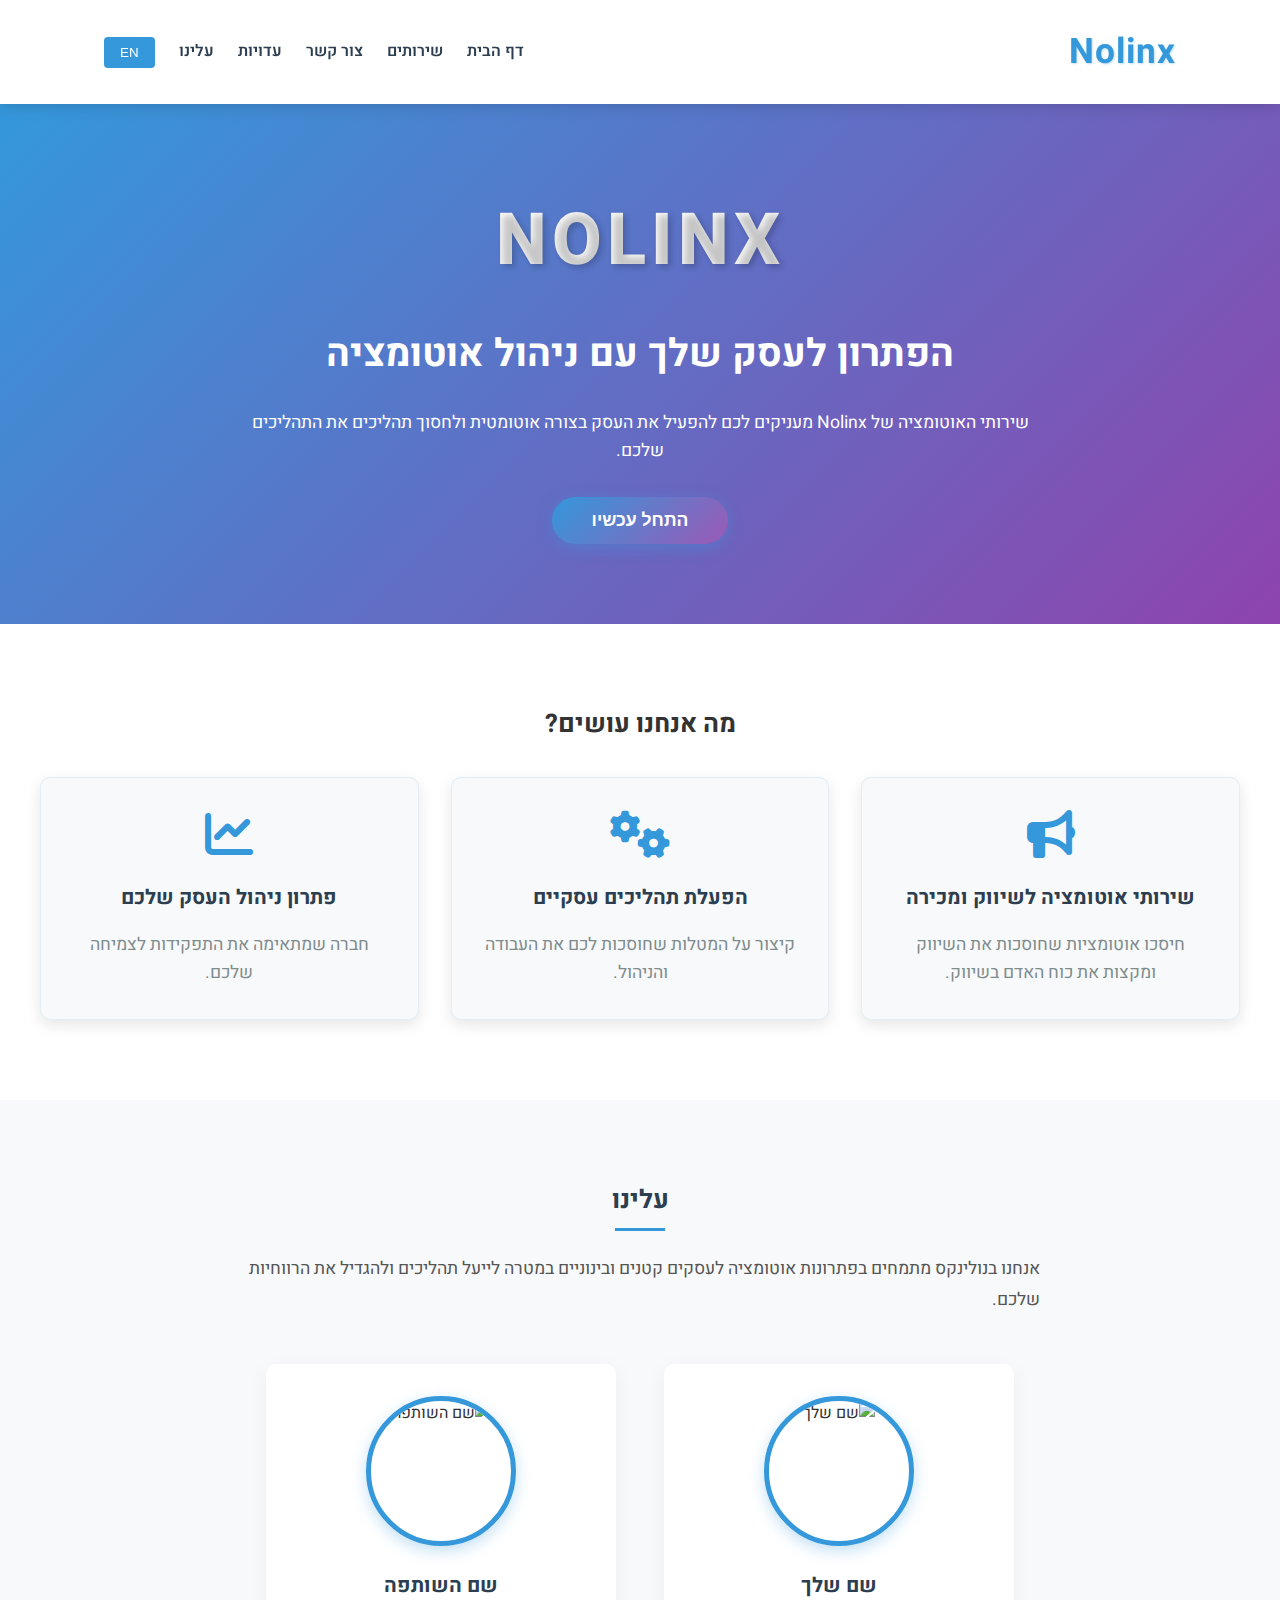
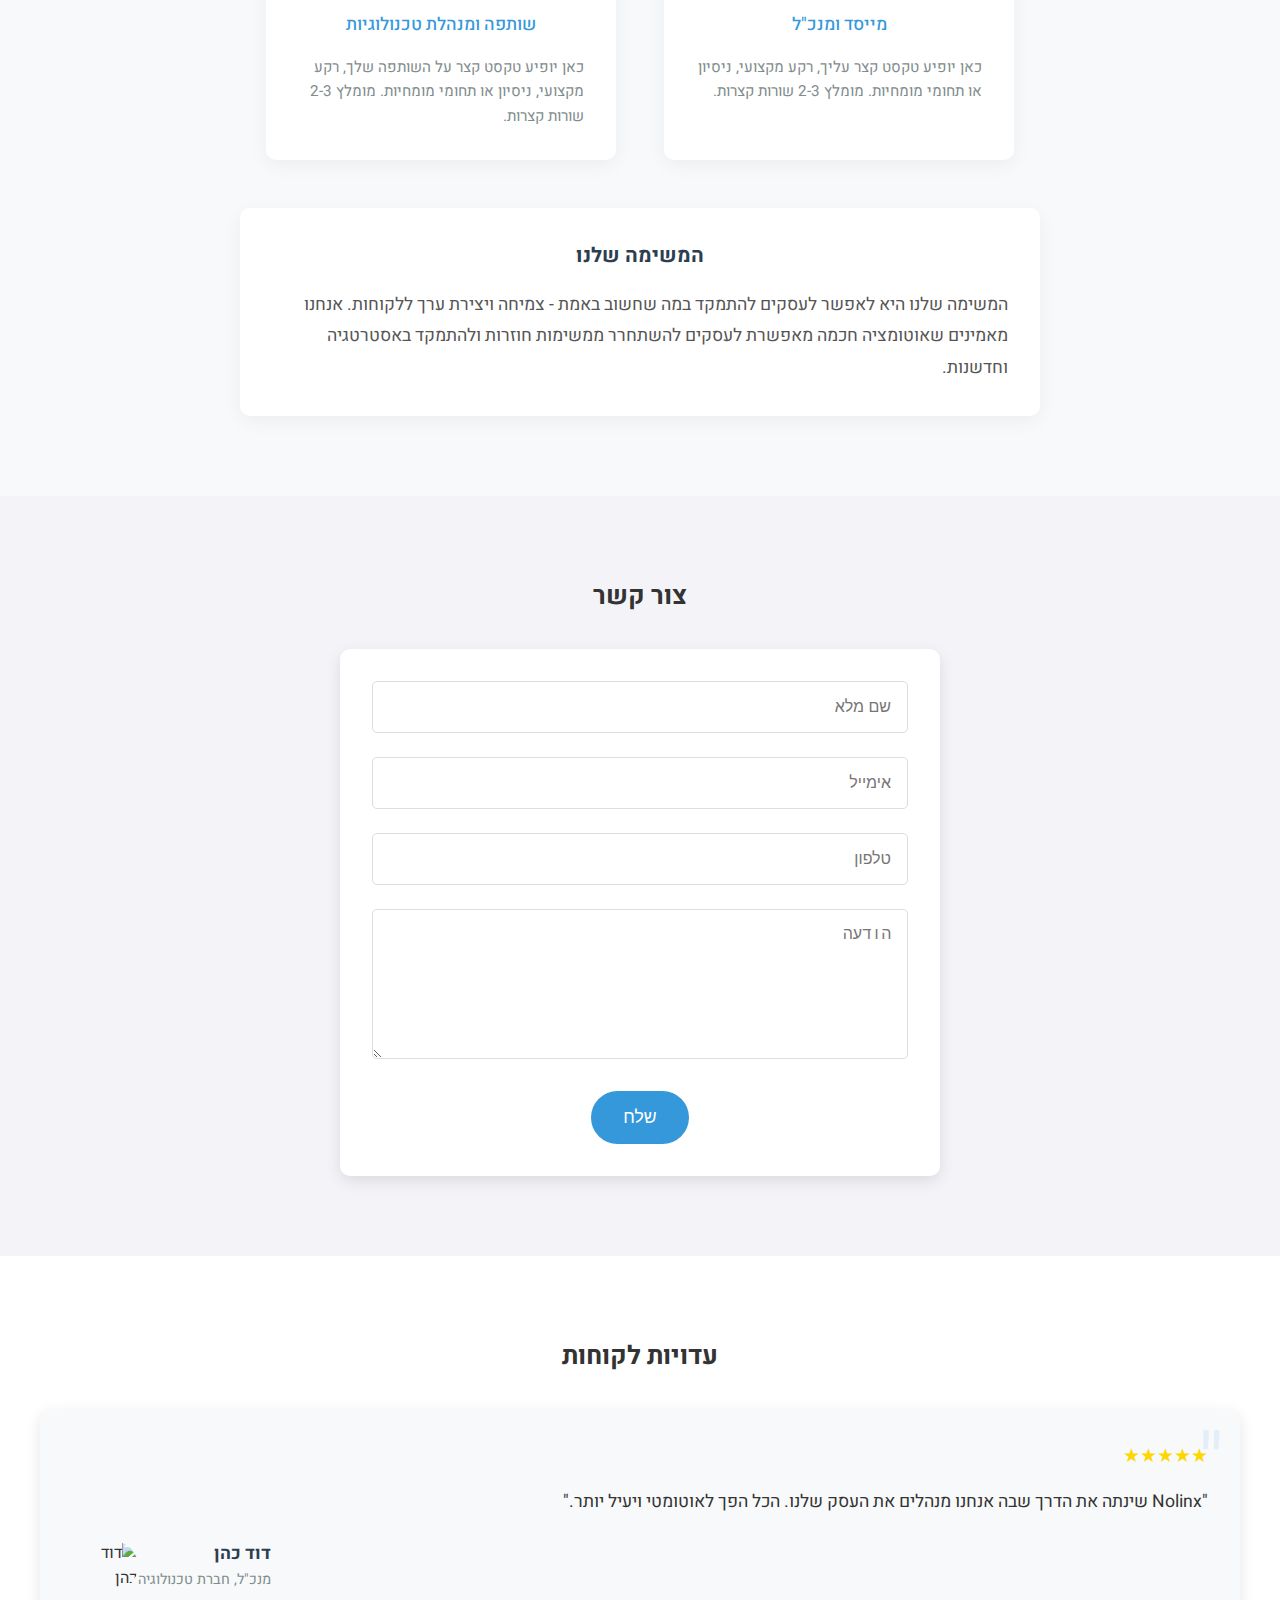
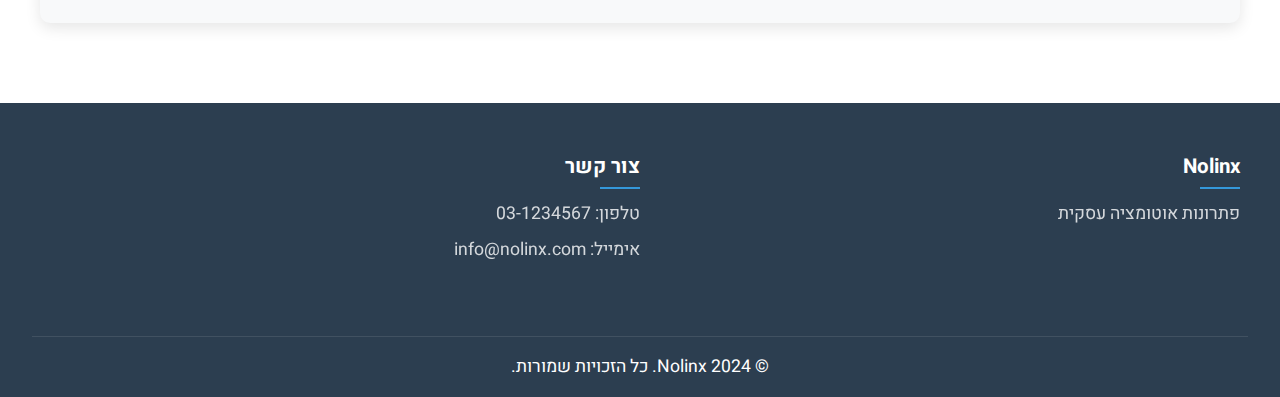
==== commit 42b9db51: "3" ====
--- a/index.html
+++ b/index.html
@@ -65,11 +65,13 @@
                 </div>
                 <div class="service-card">
                     <i class="fas fa-cogs"></i>
+                    <br>
                     <h3>הפעלת תהליכים עסקיים</h3>
                     <p>קיצור על המטלות שחוסכות לכם את העבודה והניהול.</p>
                 </div>
                 <div class="service-card">
                     <i class="fas fa-chart-line"></i>
+                    <br>
                     <h3>פתרון ניהול העסק שלכם</h3>
                     <p>חברה שמתאימה את התפקידות לצמיחה שלכם.</p>
                 </div>
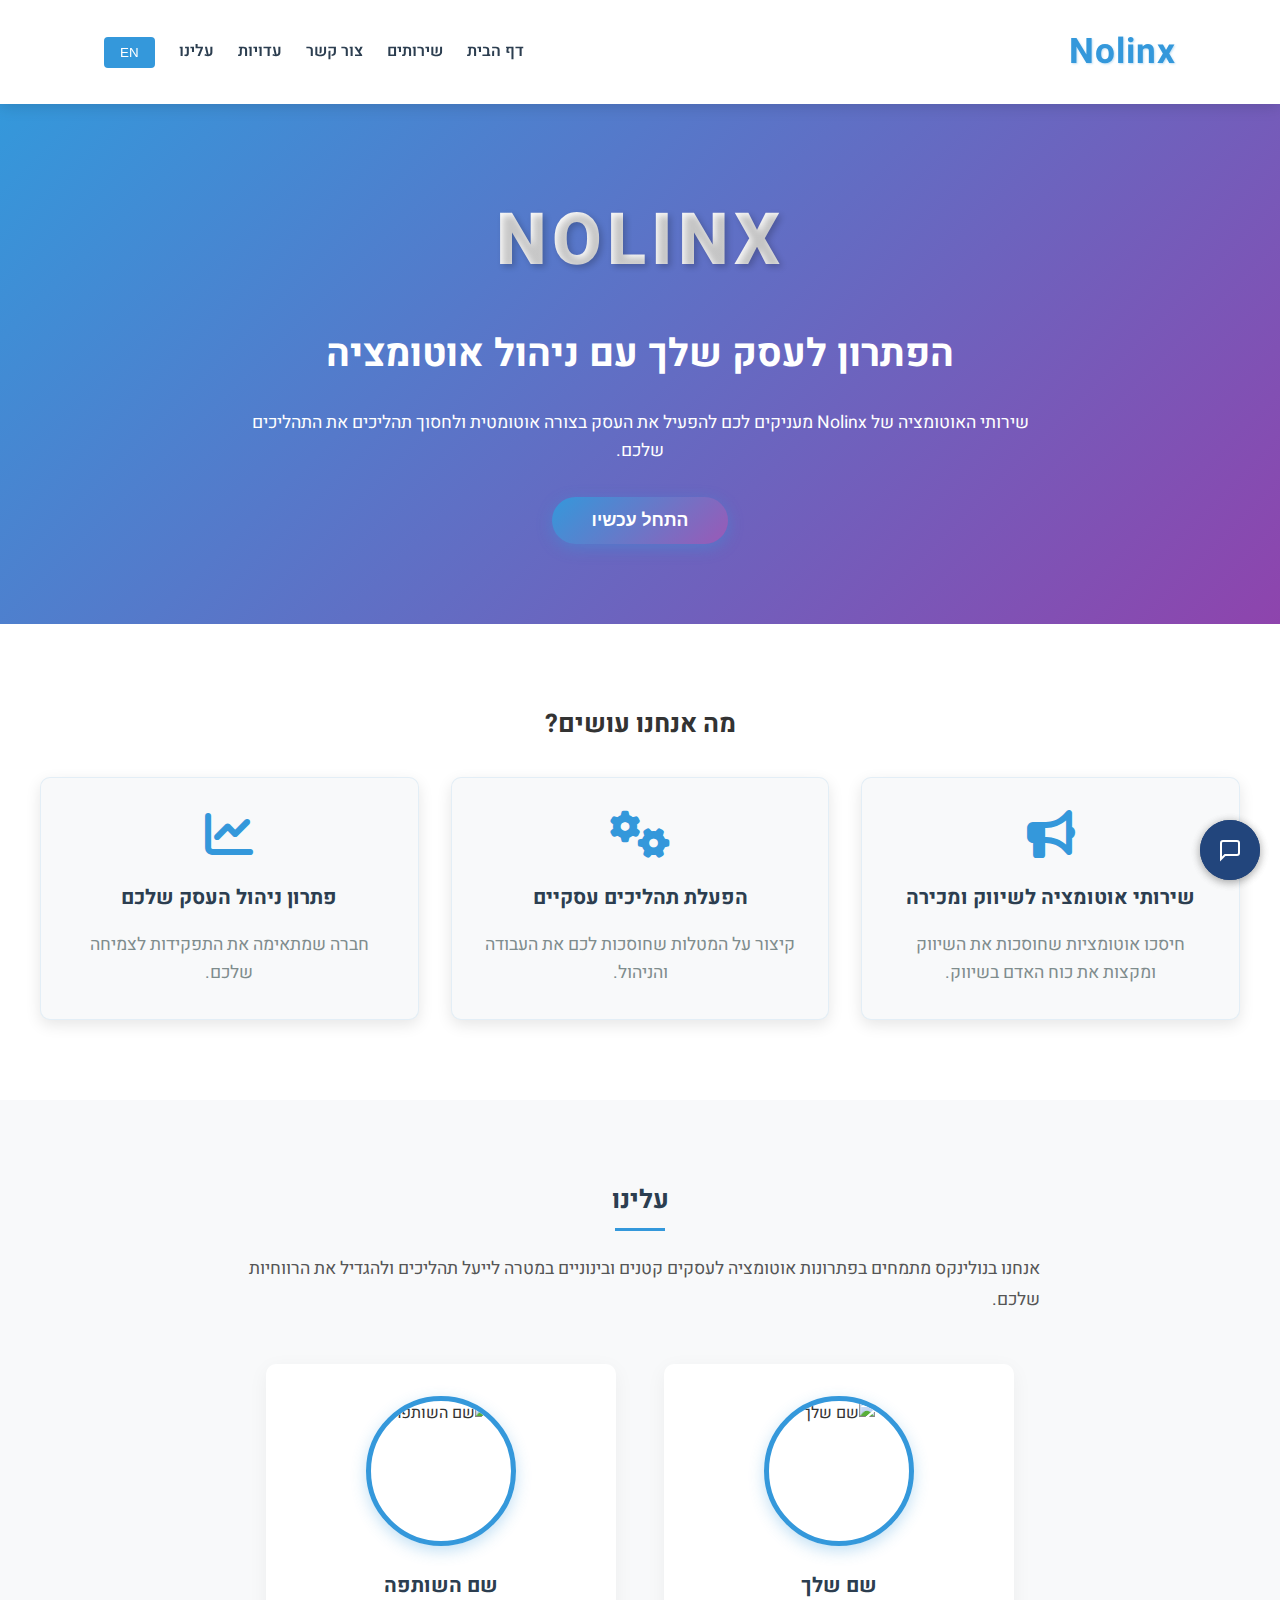
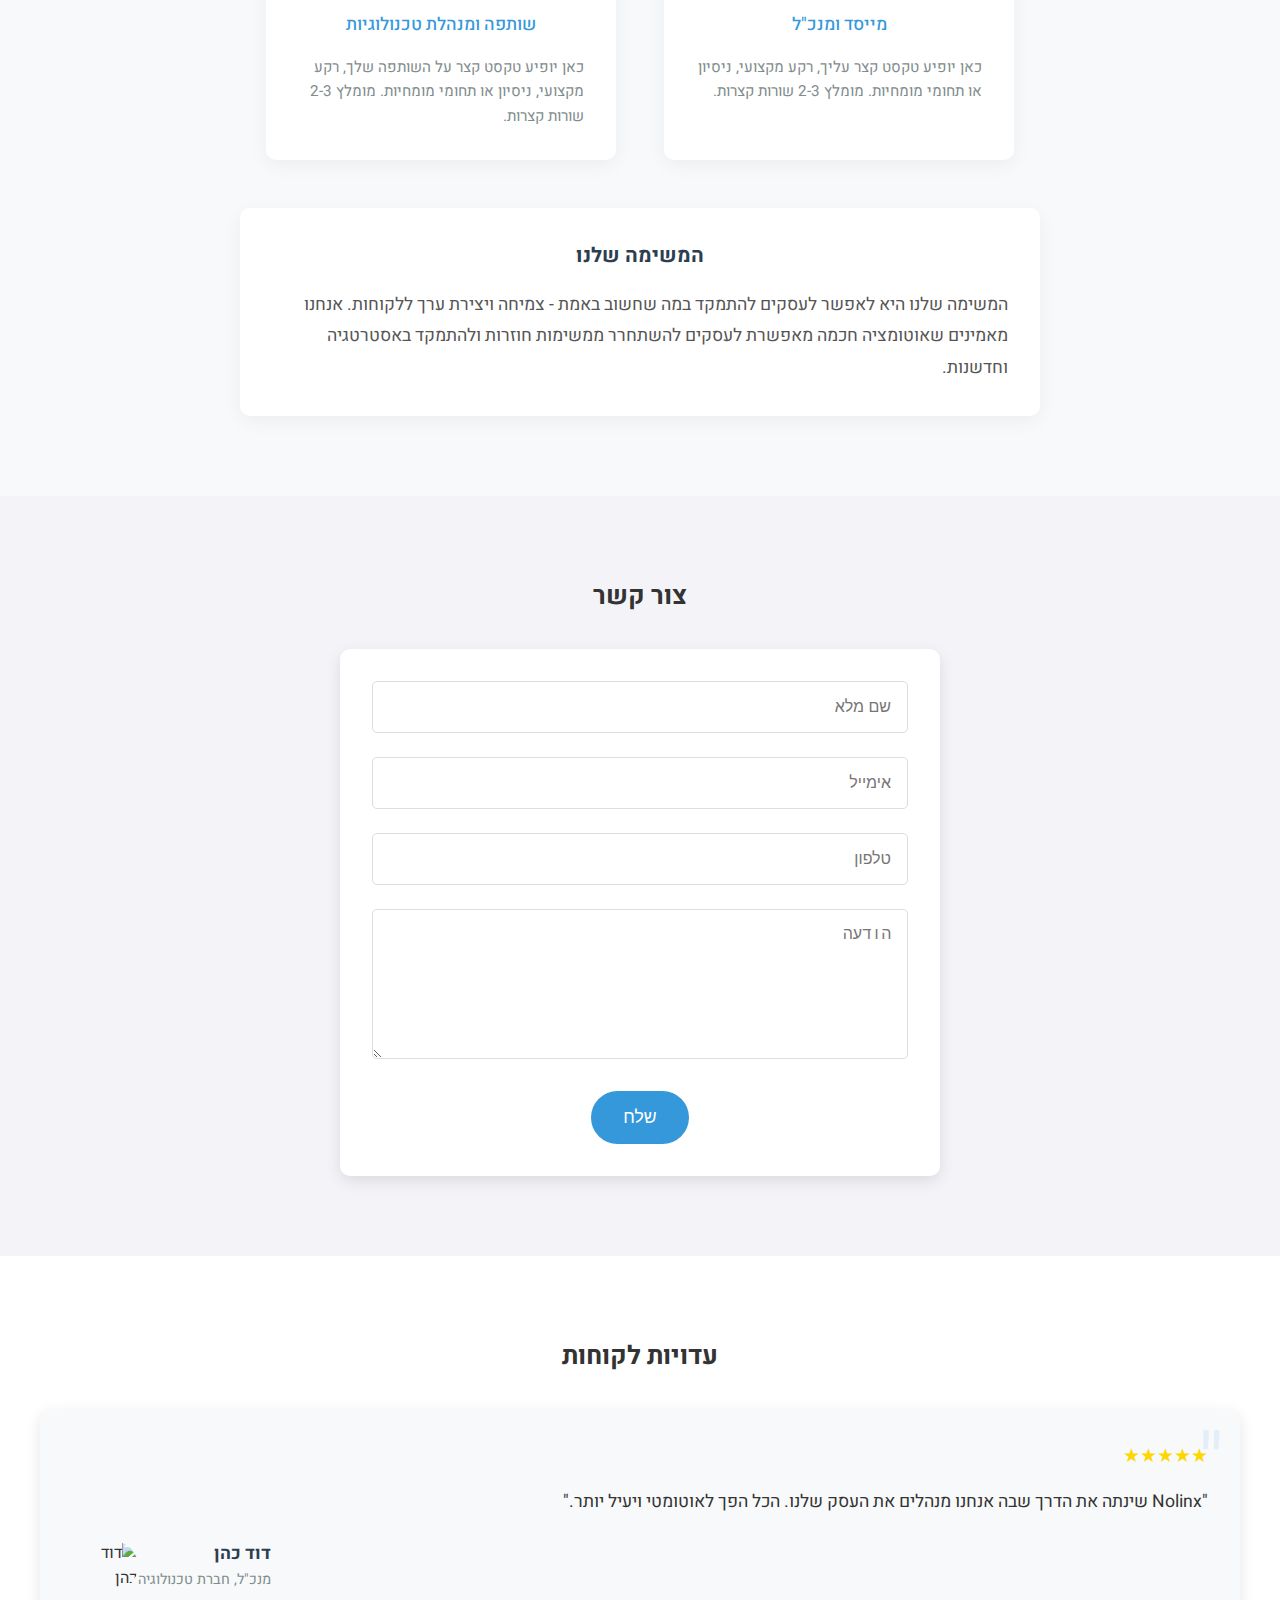
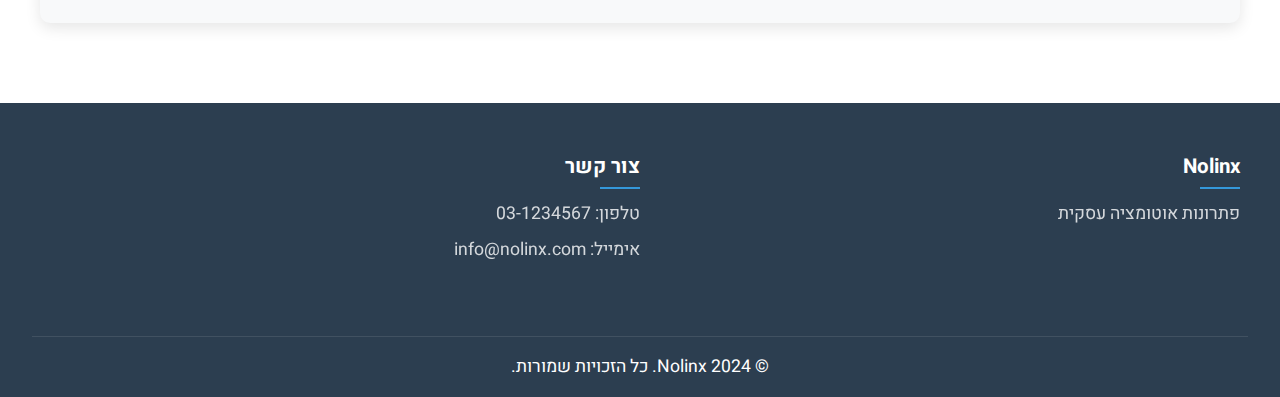
==== commit b2536d7d: "4" ====
--- a/index.html
+++ b/index.html
@@ -1,6 +1,12 @@
 <!DOCTYPE html>
 <html lang="he" dir="rtl">
+    <html data-filename="components/chatbot/ExportDialog" data-linenumber="281" data-visual-selector-id="components/chatbot/ExportDialog281">
+        <head data-filename="components/chatbot/ExportDialog" data-linenumber="282" data-visual-selector-id="components/chatbot/ExportDialog282">
+
+
 <head>
+    <body data-filename="components/chatbot/ExportDialog" data-linenumber="285" data-visual-selector-id="components/chatbot/ExportDialog285">
+
     <meta charset="UTF-8">
     <meta name="viewport" content="width=device-width, initial-scale=1.0, maximum-scale=5.0">
     <meta name="description" content="Nolinx - פתרונות אוטומציה עסקית המסייעים לעסקים לחסוך זמן ולייעל תהליכים">
@@ -27,6 +33,8 @@
     <link rel="icon" href="favicon.svg" type="image/svg+xml">
     <link rel="apple-touch-icon" href="apple-touch-icon.png">
 </head>
+<script data-filename="components/chatbot/ExportDialog" data-linenumber="264" data-visual-selector-id="components/chatbot/ExportDialog264" src="./chatbot.js"></script>
+
 <body>
     <header>
         <nav>
@@ -60,6 +68,7 @@
             <div class="services-grid">
                 <div class="service-card">
                     <i class="fas fa-bullhorn"></i>
+                    <br>
                     <h3>שירותי אוטומציה לשיווק ומכירה</h3>
                     <p>חיסכו אוטומציות שחוסכות את השיווק ומקצות את כוח האדם בשיווק.</p>
                 </div>
@@ -215,5 +224,6 @@
         </div>
     </div>
     <script src="script.js"></script>
+    <script data-filename="components/chatbot/ExportDialog" data-linenumber="289" data-visual-selector-id="components/chatbot/ExportDialog289" src="./chatbot.js"></script>
 </body>
 </html>